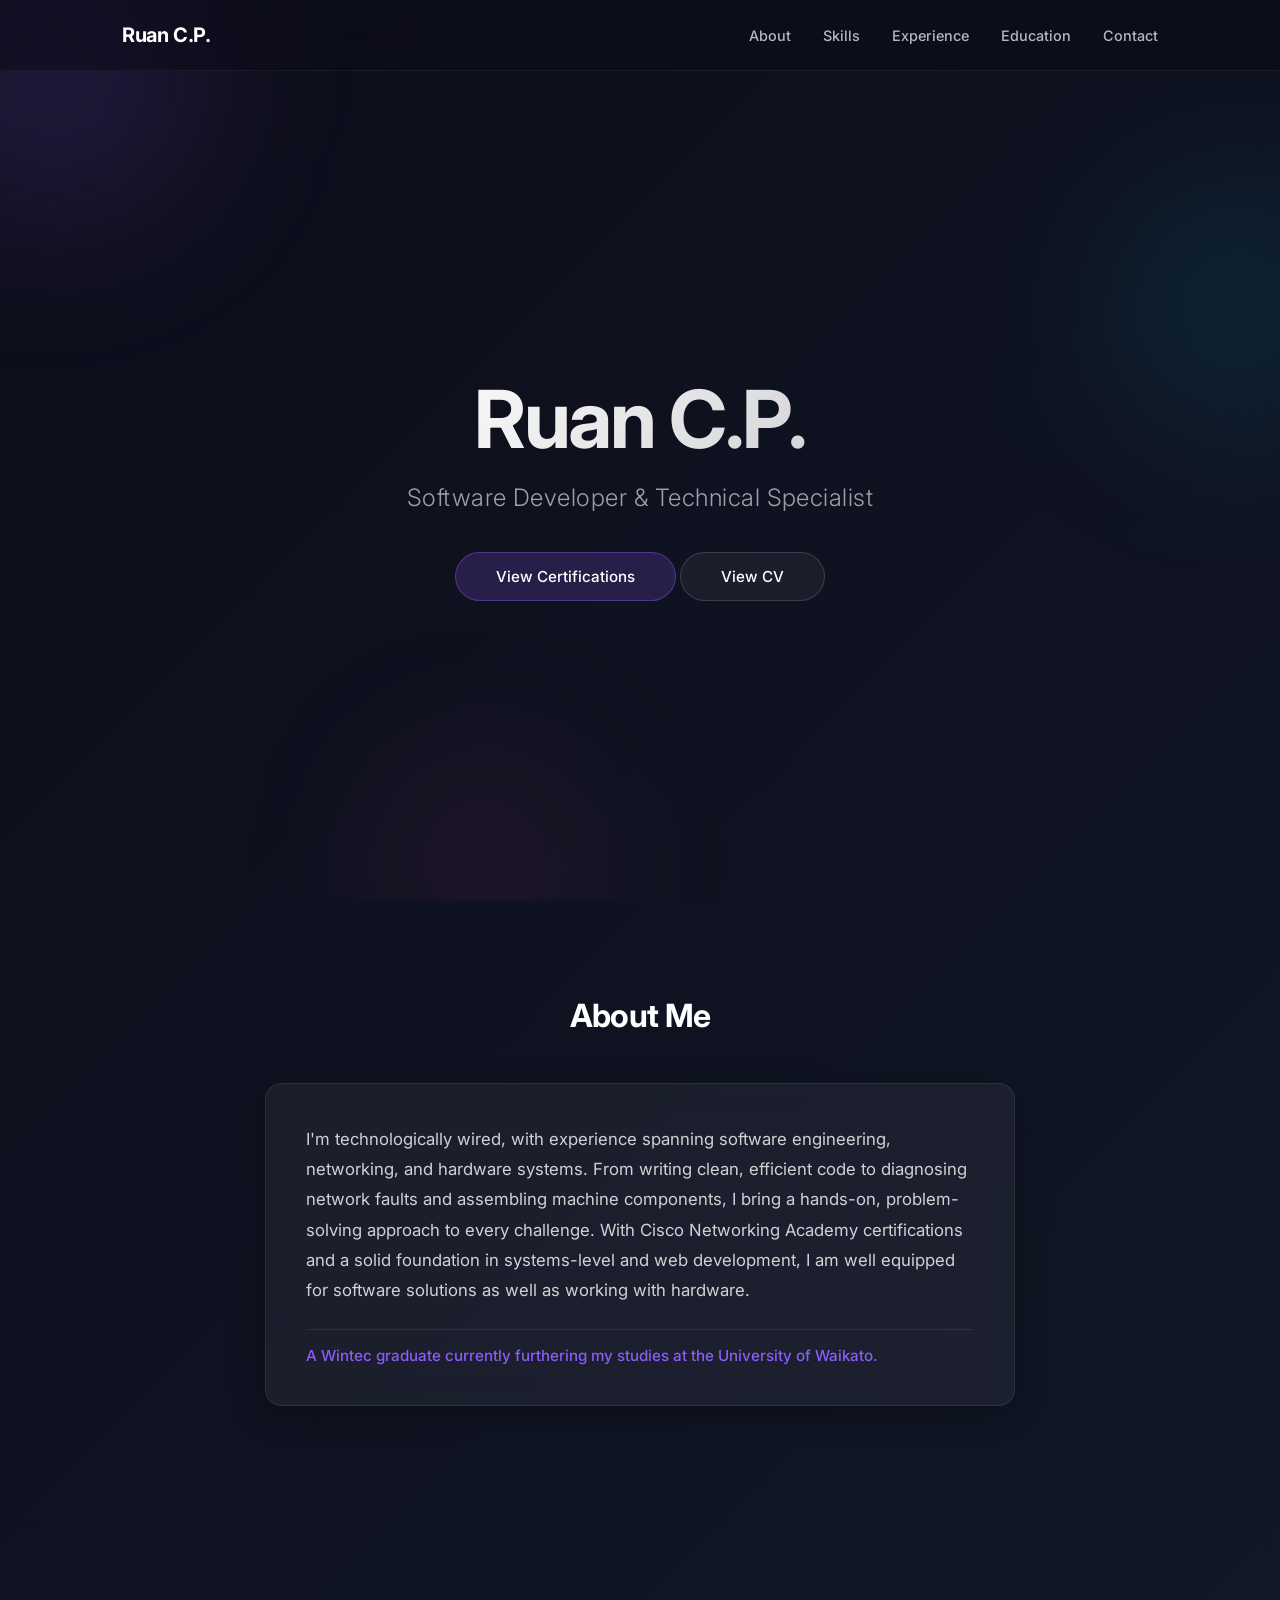
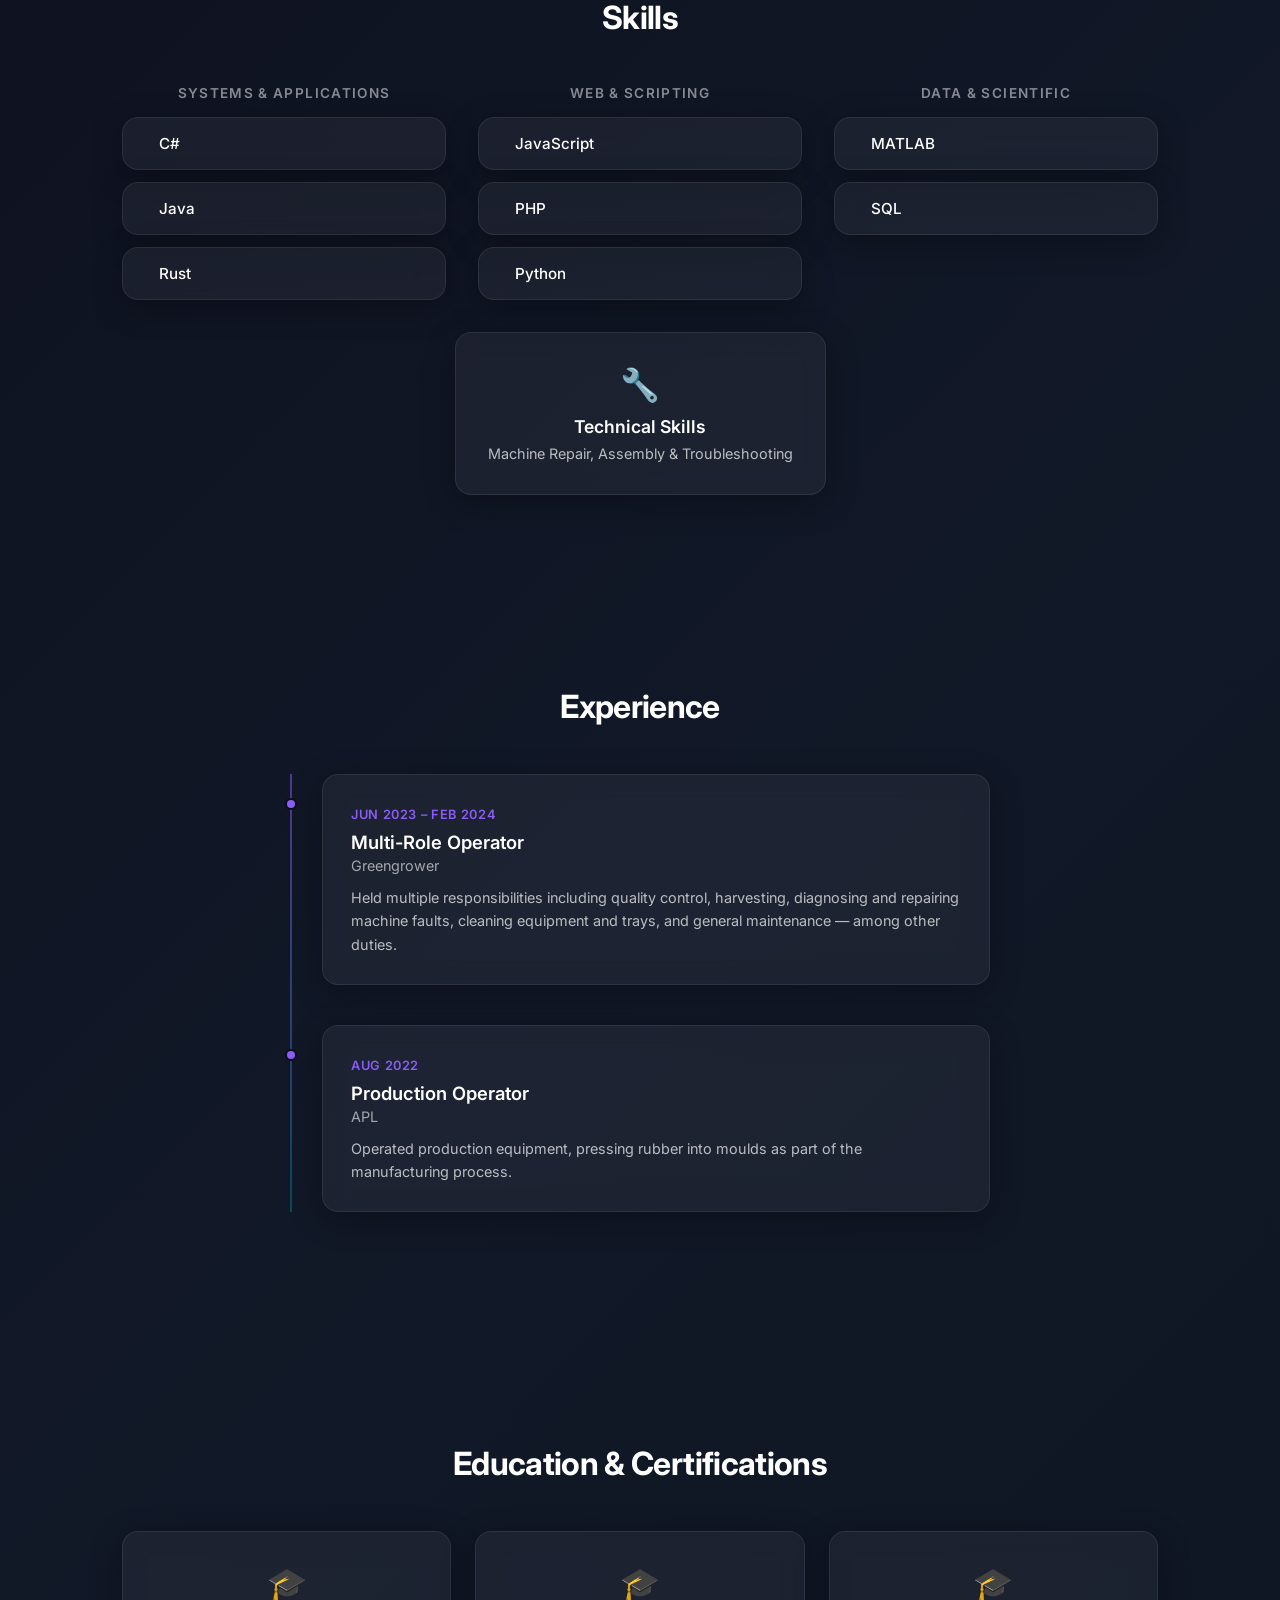
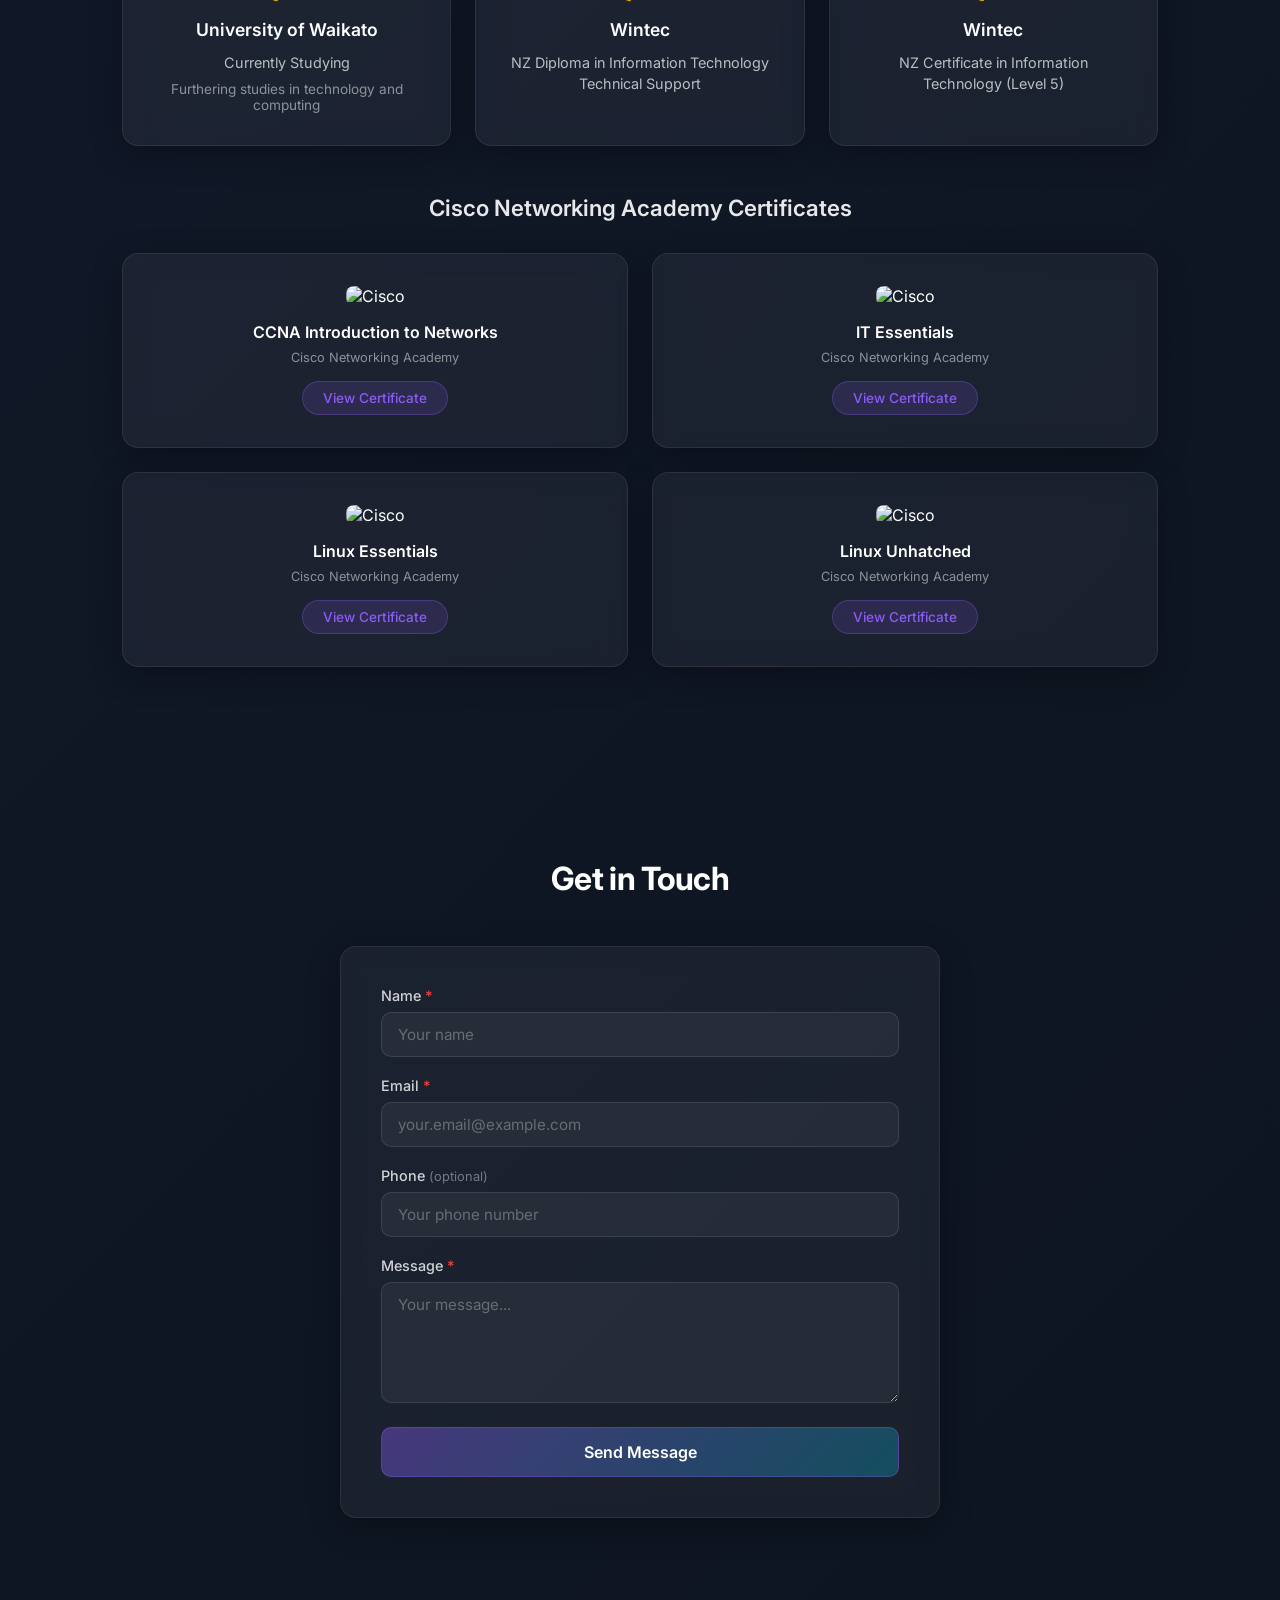
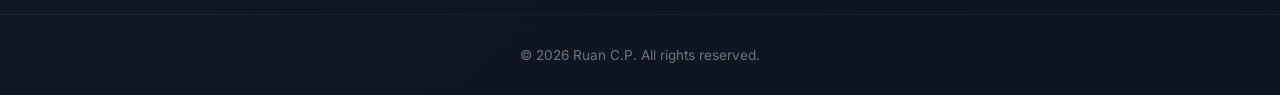
==== index.html @ 470874bc "Initial commit for portfolio" ====
<!DOCTYPE html>
<html lang="en-NZ">
<head>
  <meta charset="UTF-8">
  <meta name="viewport" content="width=device-width, initial-scale=1.0">
  <title>Ruan C.P. | Software Developer &amp; Technical Specialist</title>
  <meta name="description" content="Portfolio of Ruan C.P. — Software Developer & Technical Specialist. Skilled in software engineering, networking, and hardware systems.">
  <link rel="icon" type="image/png" href="favicon.png">
  <link rel="preconnect" href="https://fonts.googleapis.com">
  <link rel="preconnect" href="https://fonts.gstatic.com" crossorigin>
  <link href="https://fonts.googleapis.com/css2?family=Inter:wght@300;400;500;600;700&display=swap" rel="stylesheet">
  <link rel="stylesheet" href="https://cdn.jsdelivr.net/gh/devicons/devicon@latest/devicon.min.css">
  <link rel="stylesheet" href="styles.css">
</head>
<body>

  <!-- ===== NAVBAR ===== -->
  <nav class="navbar" id="navbar">
    <div class="nav-container">
      <a href="#hero" class="nav-logo">Ruan C.P.</a>
      <button class="nav-toggle" id="navToggle" aria-label="Toggle navigation">
        <span class="hamburger-line"></span>
        <span class="hamburger-line"></span>
        <span class="hamburger-line"></span>
      </button>
      <ul class="nav-menu" id="navMenu">
        <li><a href="#about" class="nav-link">About</a></li>
        <li><a href="#skills" class="nav-link">Skills</a></li>
        <li><a href="#experience" class="nav-link">Experience</a></li>
        <li><a href="#education" class="nav-link">Education</a></li>
        <li><a href="#contact" class="nav-link">Contact</a></li>
      </ul>
    </div>
  </nav>

  <!-- ===== HERO ===== -->
  <section class="hero" id="hero">
    <div class="hero-content">
      <h1 class="hero-title animate-fade-in">Ruan C.P.</h1>
      <p class="hero-subtitle animate-fade-in">Software Developer &amp; Technical Specialist</p>
      <a href="#education" class="hero-cta animate-fade-in">View Certifications</a>
      <a href="cv.html" class="hero-cta hero-cta-secondary animate-fade-in">View CV</a>
    </div>
    <!-- Decorative gradient orbs -->
    <div class="orb orb-1"></div>
    <div class="orb orb-2"></div>
    <div class="orb orb-3"></div>
  </section>

  <!-- ===== ABOUT ME ===== -->
  <section class="section" id="about">
    <div class="container">
      <h2 class="section-title animate-fade-in">About Me</h2>
      <div class="glass-card about-card animate-fade-in tilt-card">
        <p class="about-text">
          I'm technologically wired, with experience spanning software engineering, networking, and hardware systems. 
          From writing clean, efficient code to diagnosing network faults and assembling machine components, 
          I bring a hands-on, problem-solving approach to every challenge. With Cisco Networking Academy certifications 
          and a solid foundation in systems-level and web development, I am well equipped for software solutions as well 
          as working with hardware.
        </p>
        <p class="about-status">
          A Wintec graduate currently furthering my studies at the University of Waikato.
        </p>
      </div>
    </div>
  </section>

  <!-- ===== SKILLS ===== -->
  <section class="section" id="skills">
    <div class="container">
      <h2 class="section-title animate-fade-in">Skills</h2>

      <!-- Development Skills -->
      <div class="skills-grid">
        <!-- Systems & Applications -->
        <div class="skill-group animate-fade-in">
          <h3 class="skill-group-title">Systems &amp; Applications</h3>
          <div class="skill-cards">
            <div class="glass-card skill-card tilt-card">
              <i class="devicon-csharp-plain"></i>
              <span>C#</span>
            </div>
            <div class="glass-card skill-card tilt-card">
              <i class="devicon-java-plain"></i>
              <span>Java</span>
            </div>
            <div class="glass-card skill-card tilt-card">
              <i class="devicon-rust-original"></i>
              <span>Rust</span>
            </div>
          </div>
        </div>

        <!-- Web & Scripting -->
        <div class="skill-group animate-fade-in">
          <h3 class="skill-group-title">Web &amp; Scripting</h3>
          <div class="skill-cards">
            <div class="glass-card skill-card tilt-card">
              <i class="devicon-javascript-plain"></i>
              <span>JavaScript</span>
            </div>
            <div class="glass-card skill-card tilt-card">
              <i class="devicon-php-plain"></i>
              <span>PHP</span>
            </div>
            <div class="glass-card skill-card tilt-card">
              <i class="devicon-python-plain"></i>
              <span>Python</span>
            </div>
          </div>
        </div>

        <!-- Data & Scientific -->
        <div class="skill-group animate-fade-in">
          <h3 class="skill-group-title">Data &amp; Scientific</h3>
          <div class="skill-cards">
            <div class="glass-card skill-card tilt-card">
              <i class="devicon-matlab-plain"></i>
              <span>MATLAB</span>
            </div>
            <div class="glass-card skill-card tilt-card">
              <i class="devicon-azuresqldatabase-plain"></i>
              <span>SQL</span>
            </div>
          </div>
        </div>
      </div>

      <!-- Technical Skills -->
      <div class="technical-skills animate-fade-in">
        <div class="glass-card technical-card tilt-card">
          <div class="technical-icon">🔧</div>
          <h3>Technical Skills</h3>
          <p>Machine Repair, Assembly &amp; Troubleshooting</p>
        </div>
      </div>
    </div>
  </section>

  <!-- ===== EXPERIENCE ===== -->
  <section class="section" id="experience">
    <div class="container">
      <h2 class="section-title animate-fade-in">Experience</h2>
      <div class="timeline">
        <!-- Experience Item 1 -->
        <div class="timeline-item animate-fade-in">
          <div class="timeline-dot"></div>
          <div class="glass-card timeline-card tilt-card">
            <span class="timeline-date">Jun 2023 – Feb 2024</span>
            <h3 class="timeline-role">Multi-Role Operator</h3>
            <p class="timeline-company">Greengrower</p>
            <p class="timeline-desc">Held multiple responsibilities including quality control, harvesting, diagnosing and repairing machine faults, cleaning equipment and trays, and general maintenance — among other duties.</p>
          </div>
        </div>

        <!-- Experience Item 2 -->
        <div class="timeline-item animate-fade-in">
          <div class="timeline-dot"></div>
          <div class="glass-card timeline-card tilt-card">
            <span class="timeline-date">Aug 2022</span>
            <h3 class="timeline-role">Production Operator</h3>
            <p class="timeline-company">APL</p>
            <p class="timeline-desc">Operated production equipment, pressing rubber into moulds as part of the manufacturing process.</p>
          </div>
        </div>
      </div>
    </div>
  </section>

  <!-- ===== EDUCATION & CERTIFICATIONS ===== -->
  <section class="section" id="education">
    <div class="container">
      <h2 class="section-title animate-fade-in">Education &amp; Certifications</h2>

      <!-- Tertiary Education -->
      <div class="education-grid">
        <div class="glass-card education-card animate-fade-in tilt-card">
          <div class="edu-icon">🎓</div>
          <h3>University of Waikato</h3>
          <p class="edu-qualification">Currently Studying</p>
          <p class="edu-detail">Furthering studies in technology and computing</p>
        </div>
        <div class="glass-card education-card animate-fade-in tilt-card">
          <div class="edu-icon">🎓</div>
          <h3>Wintec</h3>
          <p class="edu-qualification">NZ Diploma in Information Technology Technical Support</p>
        </div>
        <div class="glass-card education-card animate-fade-in tilt-card">
          <div class="edu-icon">🎓</div>
          <h3>Wintec</h3>
          <p class="edu-qualification">NZ Certificate in Information Technology (Level 5)</p>
        </div>
      </div>

      <!-- Cisco Certifications -->
      <h3 class="subsection-title animate-fade-in">Cisco Networking Academy Certificates</h3>
      <div class="cert-grid">
        <div class="glass-card cert-card animate-fade-in tilt-card">
          <div class="cert-badge">
            <img src="https://www.netacad.com/favicon.ico" alt="Cisco" class="cert-logo">
          </div>
          <h4>CCNA Introduction to Networks</h4>
          <p class="cert-provider">Cisco Networking Academy</p>
          <a href="certificates/CCNA_Introduction_to_Networking_certificate.pdf" target="_blank" class="cert-link">View Certificate</a>
        </div>
        <div class="glass-card cert-card animate-fade-in tilt-card">
          <div class="cert-badge">
            <img src="https://www.netacad.com/favicon.ico" alt="Cisco" class="cert-logo">
          </div>
          <h4>IT Essentials</h4>
          <p class="cert-provider">Cisco Networking Academy</p>
          <a href="certificates/IT_Essentials_certificate.pdf" target="_blank" class="cert-link">View Certificate</a>
        </div>
        <div class="glass-card cert-card animate-fade-in tilt-card">
          <div class="cert-badge">
            <img src="https://www.netacad.com/favicon.ico" alt="Cisco" class="cert-logo">
          </div>
          <h4>Linux Essentials</h4>
          <p class="cert-provider">Cisco Networking Academy</p>
          <a href="certificates/Linux_Essentials_certificate.pdf" target="_blank" class="cert-link">View Certificate</a>
        </div>
        <div class="glass-card cert-card animate-fade-in tilt-card">
          <div class="cert-badge">
            <img src="https://www.netacad.com/favicon.ico" alt="Cisco" class="cert-logo">
          </div>
          <h4>Linux Unhatched</h4>
          <p class="cert-provider">Cisco Networking Academy</p>
          <a href="certificates/Linux_Unhatched_certificate.pdf" target="_blank" class="cert-link">View Certificate</a>
        </div>
      </div>
    </div>
  </section>

  <!-- ===== CONTACT ===== -->
  <section class="section" id="contact">
    <div class="container">
      <h2 class="section-title animate-fade-in">Get in Touch</h2>
      <div class="glass-card contact-card animate-fade-in">
        <form id="contactForm" action="https://api.web3forms.com/submit" method="POST">
          <!-- Web3Forms access key — replace YOUR_ACCESS_KEY with your actual key -->
          <input type="hidden" name="access_key" value="d5f503ca-e841-4c1d-962d-eb2339a243fc">
          <input type="hidden" name="subject" value="New Portfolio Contact Message">
          <input type="hidden" name="from_name" value="Portfolio Contact Form">

          <!-- Honeypot spam protection -->
          <input type="checkbox" name="botcheck" class="hidden" style="display: none;">

          <div class="form-group">
            <label for="name">Name <span class="required">*</span></label>
            <input type="text" id="name" name="name" required placeholder="Your name">
          </div>
          <div class="form-group">
            <label for="email">Email <span class="required">*</span></label>
            <input type="email" id="email" name="email" required placeholder="your.email@example.com">
          </div>
          <div class="form-group">
            <label for="phone">Phone <span class="optional">(optional)</span></label>
            <input type="tel" id="phone" name="phone" placeholder="Your phone number">
          </div>
          <div class="form-group">
            <label for="message">Message <span class="required">*</span></label>
            <textarea id="message" name="message" rows="5" required placeholder="Your message..."></textarea>
          </div>
          <button type="submit" class="submit-btn" id="submitBtn">Send Message</button>
          <div id="formResult" class="form-result"></div>
        </form>
      </div>
    </div>
  </section>

  <!-- ===== FOOTER ===== -->
  <footer class="footer">
    <div class="container">
      <p>&copy; 2026 Ruan C.P. All rights reserved.</p>
    </div>
  </footer>

  <script src="script.js"></script>
</body>
</html>
---- styles.css ----
/* ===== CSS RESET & BASE ===== */
*,
*::before,
*::after {
  margin: 0;
  padding: 0;
  box-sizing: border-box;
}

html {
  scroll-behavior: smooth;
  font-size: 16px;
}

body {
  font-family: 'Inter', -apple-system, BlinkMacSystemFont, 'Segoe UI', Roboto, sans-serif;
  background: linear-gradient(135deg, #0d0d1a 0%, #111827 50%, #0d1520 100%);
  color: #ffffff;
  min-height: 100vh;
  overflow-x: hidden;
  position: relative;
}

/* ===== UTILITY CLASSES ===== */
.container {
  max-width: 1100px;
  margin: 0 auto;
  padding: 0 2rem;
}

.hidden {
  display: none !important;
}

/* ===== GLASSMORPHISM CARD ===== */
.glass-card {
  background: rgba(255, 255, 255, 0.05);
  backdrop-filter: blur(12px);
  -webkit-backdrop-filter: blur(12px);
  border: 1px solid rgba(255, 255, 255, 0.08);
  border-radius: 16px;
  box-shadow: 0 8px 32px rgba(0, 0, 0, 0.3);
  transition: transform 0.3s ease, box-shadow 0.3s ease;
}

.glass-card:hover {
  box-shadow: 0 8px 40px rgba(139, 92, 246, 0.15), 0 8px 32px rgba(0, 0, 0, 0.3);
}

/* ===== DECORATIVE GRADIENT ORBS ===== */
.orb {
  position: absolute;
  border-radius: 50%;
  filter: blur(80px);
  pointer-events: none;
  z-index: 0;
}

.orb-1 {
  width: 300px;
  height: 300px;
  background: rgba(139, 92, 246, 0.15);
  top: -80px;
  left: -100px;
}

.orb-2 {
  width: 250px;
  height: 250px;
  background: rgba(6, 182, 212, 0.12);
  top: 20%;
  right: -80px;
}

.orb-3 {
  width: 200px;
  height: 200px;
  background: rgba(236, 72, 153, 0.1);
  bottom: -60px;
  left: 30%;
}

/* ===== NAVBAR ===== */
.navbar {
  position: fixed;
  top: 0;
  left: 0;
  right: 0;
  z-index: 1000;
  background: rgba(13, 13, 26, 0.6);
  backdrop-filter: blur(16px);
  -webkit-backdrop-filter: blur(16px);
  border-bottom: 1px solid rgba(255, 255, 255, 0.05);
  transition: background 0.3s ease;
}

.navbar.scrolled {
  background: rgba(13, 13, 26, 0.9);
}

.nav-container {
  max-width: 1100px;
  margin: 0 auto;
  padding: 0 2rem;
  display: flex;
  justify-content: space-between;
  align-items: center;
  height: 70px;
}

.nav-logo {
  font-size: 1.25rem;
  font-weight: 700;
  color: #ffffff;
  text-decoration: none;
  letter-spacing: -0.02em;
}

.nav-menu {
  display: flex;
  list-style: none;
  gap: 2rem;
}

.nav-link {
  color: rgba(255, 255, 255, 0.7);
  text-decoration: none;
  font-size: 0.9rem;
  font-weight: 500;
  transition: color 0.3s ease;
  position: relative;
}

.nav-link::after {
  content: '';
  position: absolute;
  bottom: -4px;
  left: 0;
  width: 0;
  height: 2px;
  background: #8b5cf6;
  transition: width 0.3s ease;
}

.nav-link:hover,
.nav-link.active {
  color: #ffffff;
}

.nav-link:hover::after,
.nav-link.active::after {
  width: 100%;
}

/* Hamburger menu */
.nav-toggle {
  display: none;
  background: none;
  border: none;
  cursor: pointer;
  padding: 0.5rem;
  flex-direction: column;
  gap: 5px;
}

.hamburger-line {
  display: block;
  width: 24px;
  height: 2px;
  background: #ffffff;
  transition: all 0.3s ease;
}

/* ===== HERO ===== */
.hero {
  min-height: 100vh;
  display: flex;
  align-items: center;
  justify-content: center;
  text-align: center;
  position: relative;
  overflow: hidden;
  padding-top: 70px;
}

.hero-content {
  position: relative;
  z-index: 1;
}

.hero-title {
  font-size: clamp(2.5rem, 8vw, 5rem);
  font-weight: 700;
  letter-spacing: -0.03em;
  margin-bottom: 1rem;
  background: linear-gradient(135deg, #ffffff 0%, rgba(255, 255, 255, 0.8) 100%);
  -webkit-background-clip: text;
  -webkit-text-fill-color: transparent;
  background-clip: text;
}

.hero-subtitle {
  font-size: clamp(1rem, 3vw, 1.5rem);
  color: rgba(255, 255, 255, 0.6);
  font-weight: 300;
  margin-bottom: 2.5rem;
  letter-spacing: 0.02em;
}

.hero-cta {
  display: inline-block;
  padding: 0.875rem 2.5rem;
  background: rgba(139, 92, 246, 0.2);
  border: 1px solid rgba(139, 92, 246, 0.4);
  border-radius: 50px;
  color: #ffffff;
  text-decoration: none;
  font-weight: 500;
  font-size: 0.95rem;
  transition: all 0.3s ease;
  backdrop-filter: blur(8px);
  -webkit-backdrop-filter: blur(8px);
}

.hero-cta:hover {
  background: rgba(139, 92, 246, 0.35);
  border-color: rgba(139, 92, 246, 0.6);
  transform: translateY(-2px);
  box-shadow: 0 8px 24px rgba(139, 92, 246, 0.25);
}

.hero-cta-secondary {
  background: rgba(255, 255, 255, 0.05);
  border-color: rgba(255, 255, 255, 0.15);
}

.hero-cta-secondary:hover {
  background: rgba(255, 255, 255, 0.1);
  border-color: rgba(255, 255, 255, 0.3);
}

/* ===== SECTIONS ===== */
.section {
  padding: 6rem 0;
  position: relative;
}

.section-title {
  font-size: 2rem;
  font-weight: 700;
  text-align: center;
  margin-bottom: 3rem;
  letter-spacing: -0.02em;
}

.subsection-title {
  font-size: 1.4rem;
  font-weight: 600;
  text-align: center;
  margin: 3rem 0 2rem;
  color: rgba(255, 255, 255, 0.9);
}

/* ===== ABOUT ME ===== */
.about-card {
  max-width: 750px;
  margin: 0 auto;
  padding: 2.5rem;
}

.about-text {
  font-size: 1.05rem;
  line-height: 1.8;
  color: rgba(255, 255, 255, 0.8);
  margin-bottom: 1.5rem;
}

.about-status {
  font-size: 0.95rem;
  color: #8b5cf6;
  font-weight: 500;
  padding-top: 1rem;
  border-top: 1px solid rgba(255, 255, 255, 0.08);
}

/* ===== SKILLS ===== */
.skills-grid {
  display: grid;
  grid-template-columns: repeat(3, 1fr);
  gap: 2rem;
  margin-bottom: 2rem;
}

.skill-group-title {
  font-size: 0.85rem;
  font-weight: 600;
  text-transform: uppercase;
  letter-spacing: 0.1em;
  color: rgba(255, 255, 255, 0.5);
  margin-bottom: 1rem;
  text-align: center;
}

.skill-cards {
  display: flex;
  flex-direction: column;
  gap: 0.75rem;
}

.skill-card {
  display: flex;
  align-items: center;
  gap: 1rem;
  padding: 1rem 1.25rem;
}

.skill-card i {
  font-size: 1.75rem;
  color: #8b5cf6;
}

.skill-card span {
  font-size: 0.95rem;
  font-weight: 500;
}

/* Technical Skills */
.technical-skills {
  display: flex;
  justify-content: center;
  margin-top: 1rem;
}

.technical-card {
  padding: 2rem;
  text-align: center;
  max-width: 400px;
}

.technical-icon {
  font-size: 2rem;
  margin-bottom: 0.75rem;
}

.technical-card h3 {
  font-size: 1.1rem;
  font-weight: 600;
  margin-bottom: 0.5rem;
}

.technical-card p {
  color: rgba(255, 255, 255, 0.7);
  font-size: 0.9rem;
}

/* ===== EXPERIENCE TIMELINE ===== */
.timeline {
  position: relative;
  max-width: 700px;
  margin: 0 auto;
  padding-left: 2rem;
}

.timeline::before {
  content: '';
  position: absolute;
  left: 0;
  top: 0;
  bottom: 0;
  width: 2px;
  background: linear-gradient(to bottom, rgba(139, 92, 246, 0.5), rgba(6, 182, 212, 0.3));
}

.timeline-item {
  position: relative;
  margin-bottom: 2.5rem;
}

.timeline-dot {
  position: absolute;
  left: -2rem;
  top: 1.5rem;
  width: 12px;
  height: 12px;
  border-radius: 50%;
  background: #8b5cf6;
  border: 2px solid #0d0d1a;
  transform: translateX(-5px);
  z-index: 1;
}

.timeline-card {
  padding: 1.75rem;
}

.timeline-date {
  font-size: 0.8rem;
  font-weight: 600;
  color: #8b5cf6;
  text-transform: uppercase;
  letter-spacing: 0.05em;
}

.timeline-role {
  font-size: 1.15rem;
  font-weight: 600;
  margin: 0.5rem 0 0.25rem;
}

.timeline-company {
  font-size: 0.9rem;
  color: rgba(255, 255, 255, 0.6);
  margin-bottom: 0.75rem;
}

.timeline-desc {
  font-size: 0.9rem;
  color: rgba(255, 255, 255, 0.7);
  line-height: 1.6;
}

/* ===== EDUCATION ===== */
.education-grid {
  display: grid;
  grid-template-columns: repeat(3, 1fr);
  gap: 1.5rem;
  margin-bottom: 1rem;
}

.education-card {
  padding: 2rem;
  text-align: center;
}

.edu-icon {
  font-size: 2rem;
  margin-bottom: 1rem;
}

.education-card h3 {
  font-size: 1.1rem;
  font-weight: 600;
  margin-bottom: 0.75rem;
}

.edu-qualification {
  font-size: 0.9rem;
  color: rgba(255, 255, 255, 0.7);
  line-height: 1.5;
}

.edu-detail {
  font-size: 0.85rem;
  color: rgba(255, 255, 255, 0.5);
  margin-top: 0.5rem;
}

/* ===== CERTIFICATIONS ===== */
.cert-grid {
  display: grid;
  grid-template-columns: repeat(2, 1fr);
  gap: 1.5rem;
}

.cert-card {
  padding: 2rem;
  text-align: center;
}

.cert-badge {
  margin-bottom: 1rem;
}

.cert-logo {
  width: 40px;
  height: 40px;
  border-radius: 8px;
}

.cert-card h4 {
  font-size: 1rem;
  font-weight: 600;
  margin-bottom: 0.5rem;
}

.cert-provider {
  font-size: 0.8rem;
  color: rgba(255, 255, 255, 0.5);
  margin-bottom: 1rem;
}

.cert-link {
  display: inline-block;
  padding: 0.5rem 1.25rem;
  background: rgba(139, 92, 246, 0.15);
  border: 1px solid rgba(139, 92, 246, 0.3);
  border-radius: 50px;
  color: #8b5cf6;
  text-decoration: none;
  font-size: 0.85rem;
  font-weight: 500;
  transition: all 0.3s ease;
}

.cert-link:hover {
  background: rgba(139, 92, 246, 0.3);
  border-color: rgba(139, 92, 246, 0.5);
  color: #ffffff;
}

/* ===== CONTACT ===== */
.contact-card {
  max-width: 600px;
  margin: 0 auto;
  padding: 2.5rem;
}

.form-group {
  margin-bottom: 1.25rem;
}

.form-group label {
  display: block;
  font-size: 0.9rem;
  font-weight: 500;
  margin-bottom: 0.5rem;
  color: rgba(255, 255, 255, 0.8);
}

.required {
  color: #ef4444;
}

.optional {
  color: rgba(255, 255, 255, 0.4);
  font-size: 0.8rem;
  font-weight: 400;
}

.form-group input,
.form-group textarea {
  width: 100%;
  padding: 0.75rem 1rem;
  background: rgba(255, 255, 255, 0.05);
  border: 1px solid rgba(255, 255, 255, 0.1);
  border-radius: 10px;
  color: #ffffff;
  font-family: inherit;
  font-size: 0.95rem;
  transition: border-color 0.3s ease, box-shadow 0.3s ease;
  outline: none;
}

.form-group input::placeholder,
.form-group textarea::placeholder {
  color: rgba(255, 255, 255, 0.3);
}

.form-group input:focus,
.form-group textarea:focus {
  border-color: rgba(139, 92, 246, 0.5);
  box-shadow: 0 0 0 3px rgba(139, 92, 246, 0.1);
}

.form-group textarea {
  resize: vertical;
  min-height: 120px;
}

.submit-btn {
  width: 100%;
  padding: 0.875rem;
  background: linear-gradient(135deg, rgba(139, 92, 246, 0.4), rgba(6, 182, 212, 0.3));
  border: 1px solid rgba(139, 92, 246, 0.3);
  border-radius: 10px;
  color: #ffffff;
  font-family: inherit;
  font-size: 1rem;
  font-weight: 600;
  cursor: pointer;
  transition: all 0.3s ease;
}

.submit-btn:hover {
  background: linear-gradient(135deg, rgba(139, 92, 246, 0.55), rgba(6, 182, 212, 0.4));
  transform: translateY(-1px);
  box-shadow: 0 8px 24px rgba(139, 92, 246, 0.2);
}

.submit-btn:disabled {
  opacity: 0.6;
  cursor: not-allowed;
  transform: none;
}

.form-result {
  margin-top: 1rem;
  padding: 0.75rem;
  border-radius: 8px;
  text-align: center;
  font-size: 0.9rem;
  display: none;
}

.form-result.success {
  display: block;
  background: rgba(34, 197, 94, 0.15);
  border: 1px solid rgba(34, 197, 94, 0.3);
  color: #22c55e;
}

.form-result.error {
  display: block;
  background: rgba(239, 68, 68, 0.15);
  border: 1px solid rgba(239, 68, 68, 0.3);
  color: #ef4444;
}

/* ===== FOOTER ===== */
.footer {
  padding: 2rem 0;
  text-align: center;
  border-top: 1px solid rgba(255, 255, 255, 0.05);
}

.footer p {
  color: rgba(255, 255, 255, 0.4);
  font-size: 0.85rem;
}

/* ===== ANIMATIONS ===== */
.animate-fade-in {
  opacity: 0;
  transform: translateY(30px);
  transition: opacity 0.6s ease, transform 0.6s ease;
}

.animate-fade-in.visible {
  opacity: 1;
  transform: translateY(0);
}

/* Hero animations play immediately */
.hero .animate-fade-in {
  opacity: 0;
  animation: heroFadeIn 0.8s ease forwards;
}

.hero .animate-fade-in:nth-child(1) { animation-delay: 0.2s; }
.hero .animate-fade-in:nth-child(2) { animation-delay: 0.4s; }
.hero .animate-fade-in:nth-child(3) { animation-delay: 0.6s; }

@keyframes heroFadeIn {
  from {
    opacity: 0;
    transform: translateY(30px);
  }
  to {
    opacity: 1;
    transform: translateY(0);
  }
}

/* 3D Tilt transition */
.tilt-card {
  transform-style: preserve-3d;
  transition: transform 0.15s ease;
}

/* ===== RESPONSIVE — TABLET (≤800px) ===== */
@media (max-width: 800px) {
  .nav-toggle {
    display: flex;
  }

  .nav-menu {
    position: fixed;
    top: 70px;
    left: 0;
    right: 0;
    background: rgba(13, 13, 26, 0.95);
    backdrop-filter: blur(16px);
    -webkit-backdrop-filter: blur(16px);
    flex-direction: column;
    align-items: center;
    padding: 2rem 0;
    gap: 1.5rem;
    transform: translateY(-100%);
    opacity: 0;
    pointer-events: none;
    transition: all 0.3s ease;
    border-bottom: 1px solid rgba(255, 255, 255, 0.05);
  }

  .nav-menu.open {
    transform: translateY(0);
    opacity: 1;
    pointer-events: all;
  }

  .skills-grid {
    grid-template-columns: 1fr;
    gap: 2.5rem;
  }

  .education-grid {
    grid-template-columns: 1fr;
  }

  .cert-grid {
    grid-template-columns: 1fr;
  }
}

/* ===== RESPONSIVE — MOBILE (≤500px) ===== */
@media (max-width: 500px) {
  html {
    font-size: 14px;
  }

  .container {
    padding: 0 1.25rem;
  }

  .section {
    padding: 4rem 0;
  }

  .about-card {
    padding: 1.75rem;
  }

  .contact-card {
    padding: 1.75rem;
  }

  .timeline {
    padding-left: 1.5rem;
  }

  .timeline-dot {
    left: -1.5rem;
  }

  .timeline-card {
    padding: 1.25rem;
  }

  .education-card {
    padding: 1.5rem;
  }

  .cert-card {
    padding: 1.5rem;
  }

  .orb-1 {
    width: 200px;
    height: 200px;
  }

  .orb-2 {
    width: 150px;
    height: 150px;
  }

  .orb-3 {
    width: 120px;
    height: 120px;
  }
}
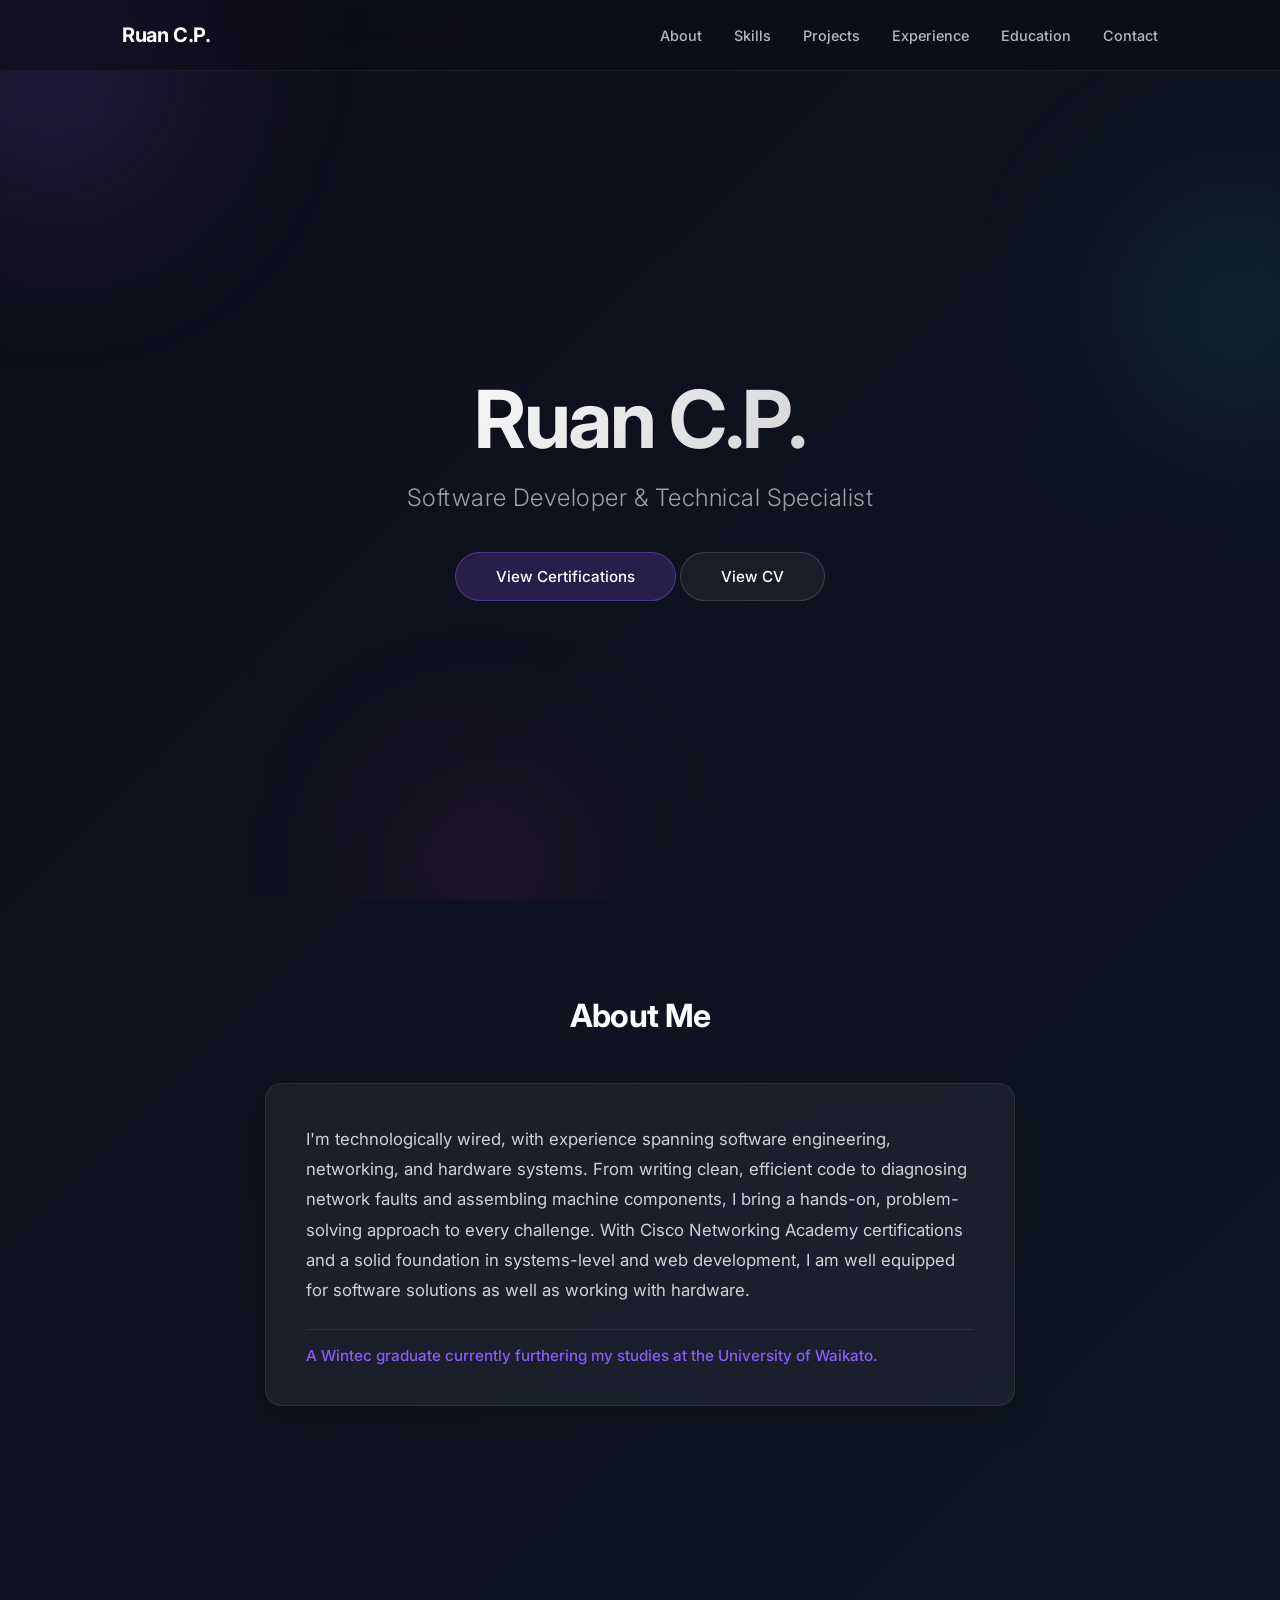
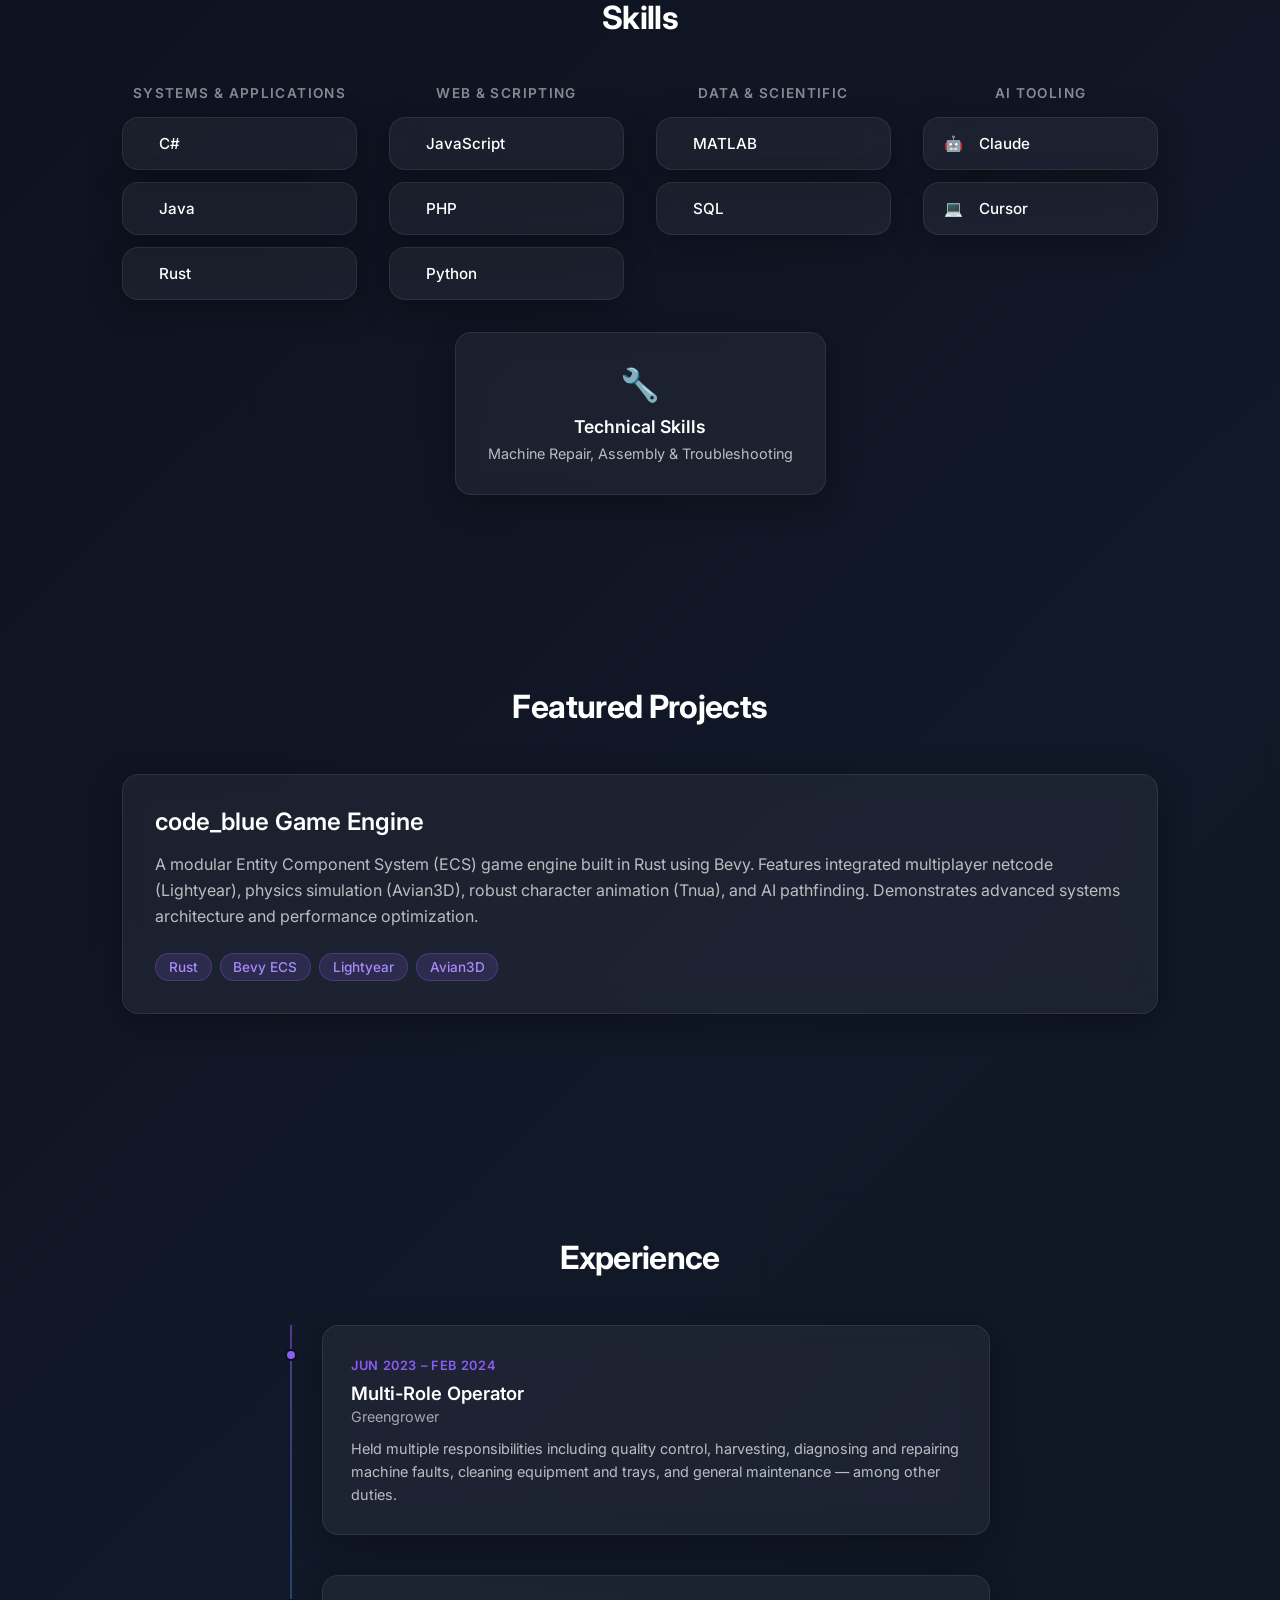
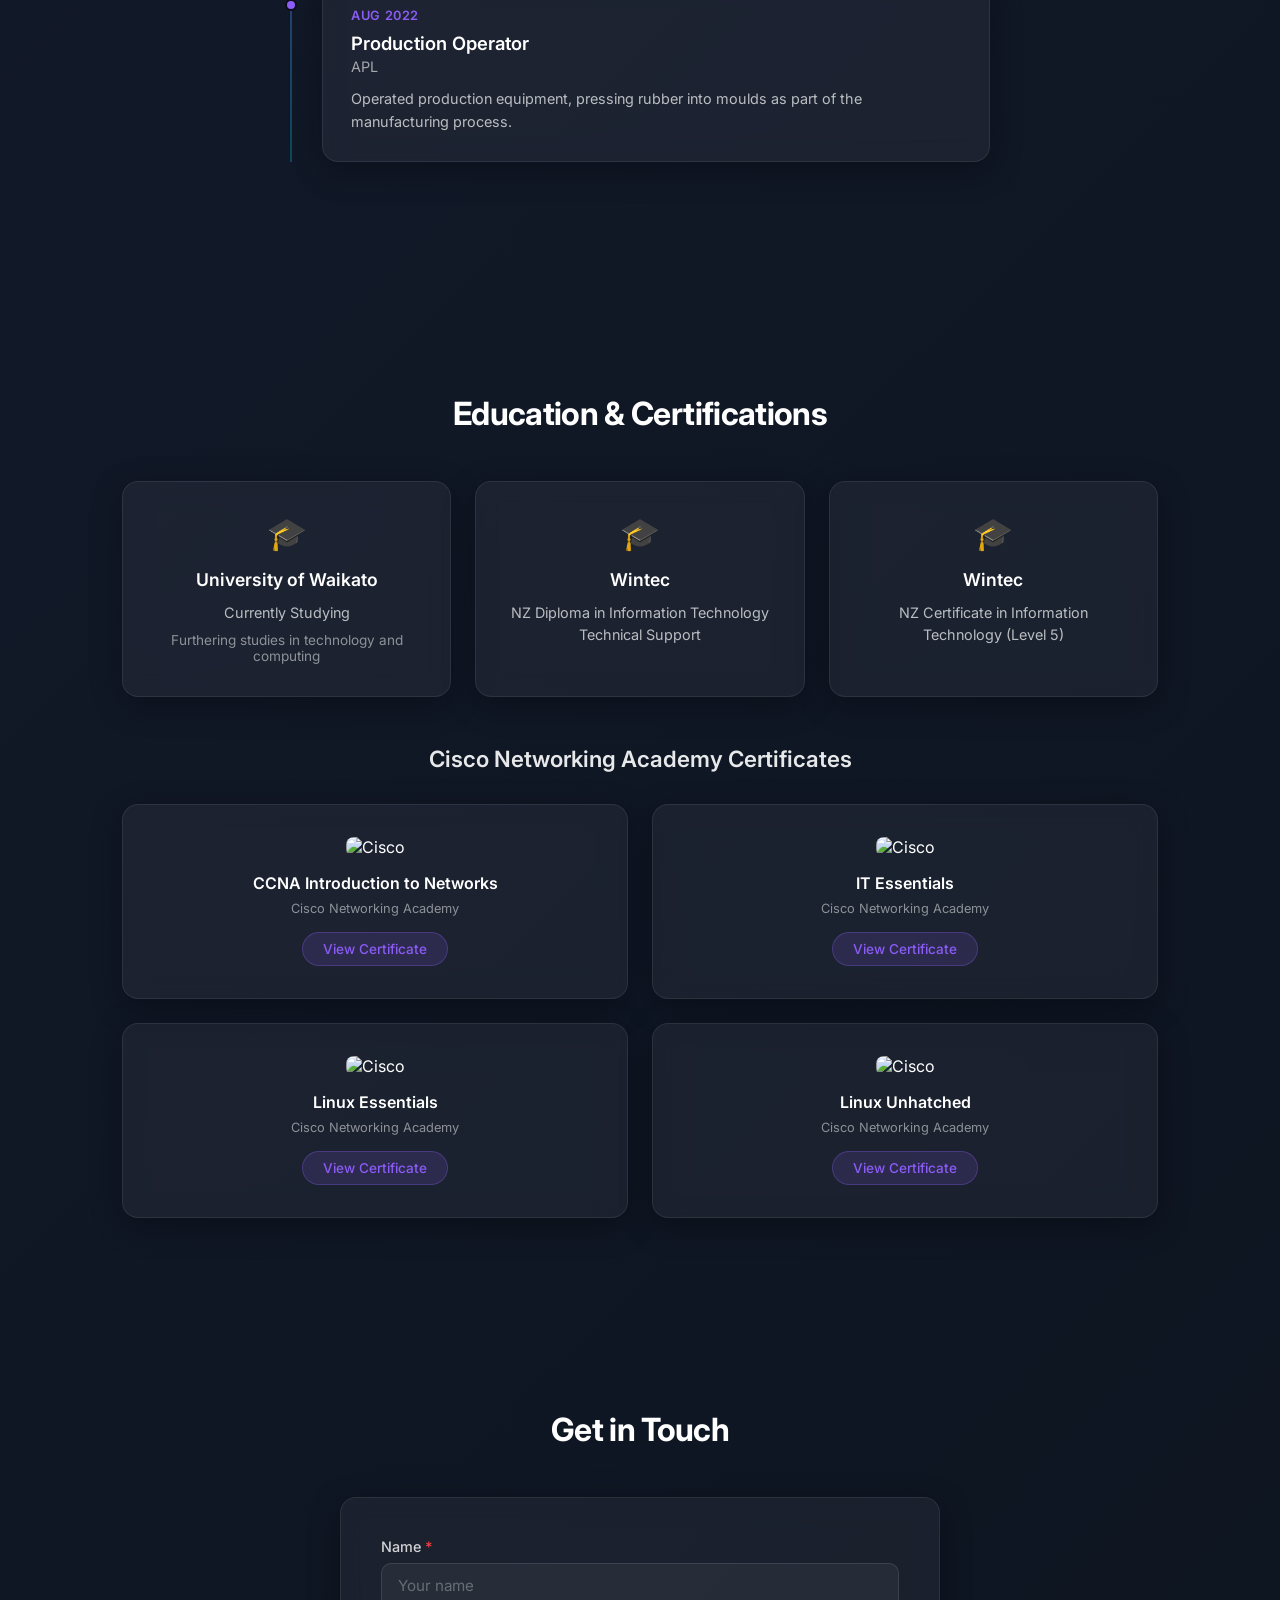
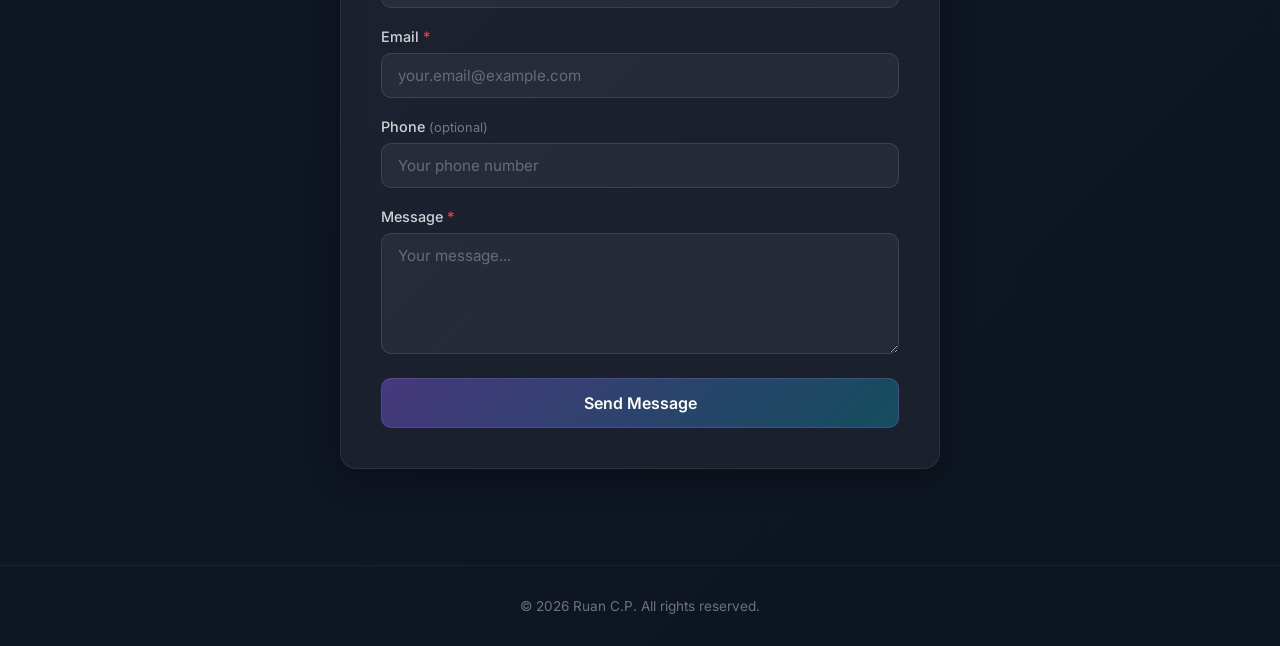
==== commit ad61834a: "Add code_blue game engine and AI tools to portfolio" ====
--- a/index.html
+++ b/index.html
@@ -25,8 +25,9 @@
       </button>
       <ul class="nav-menu" id="navMenu">
         <li><a href="#about" class="nav-link">About</a></li>
-        <li><a href="#skills" class="nav-link">Skills</a></li>
-        <li><a href="#experience" class="nav-link">Experience</a></li>
+        <li class="nav-item"><a href="#skills" class="nav-link">Skills</a></li>
+        <li class="nav-item"><a href="#projects" class="nav-link">Projects</a></li>
+        <li class="nav-item"><a href="#experience" class="nav-link">Experience</a></li>
         <li><a href="#education" class="nav-link">Education</a></li>
         <li><a href="#contact" class="nav-link">Contact</a></li>
       </ul>
@@ -125,6 +126,21 @@
             </div>
           </div>
         </div>
+
+        <!-- AI Tooling -->
+        <div class="skill-group animate-fade-in">
+          <h3 class="skill-group-title">AI Tooling</h3>
+          <div class="skill-cards">
+            <div class="glass-card skill-card tilt-card">
+              <span>🤖</span>
+              <span>Claude</span>
+            </div>
+            <div class="glass-card skill-card tilt-card">
+              <span>💻</span>
+              <span>Cursor</span>
+            </div>
+          </div>
+        </div>
       </div>
 
       <!-- Technical Skills -->
@@ -135,6 +151,35 @@
           <p>Machine Repair, Assembly &amp; Troubleshooting</p>
         </div>
       </div>
+    </div>
+  </section>
+
+  <!-- ===== PROJECTS SECTION ===== -->
+  <section id="projects" class="section">
+    <div class="container">
+      <h2 class="section-title animate-fade-in">Featured Projects</h2>
+      
+      <div class="projects-grid">
+        <!-- code_blue Game Engine -->
+        <div class="glass-card project-card tilt-card animate-fade-in">
+          <div class="project-content">
+            <div class="project-header">
+              <h3 class="project-title">code_blue Game Engine</h3>
+              <div class="project-links">
+                <a href="https://github.com/Ruopa0/code_blue" target="_blank" title="View Source"><i class="devicon-github-original"></i></a>
+              </div>
+            </div>
+            <p class="project-desc">A modular Entity Component System (ECS) game engine built in Rust using Bevy. Features integrated multiplayer netcode (Lightyear), physics simulation (Avian3D), robust character animation (Tnua), and AI pathfinding. Demonstrates advanced systems architecture and performance optimization.</p>
+            <div class="project-tags">
+              <span class="tag">Rust</span>
+              <span class="tag">Bevy ECS</span>
+              <span class="tag">Lightyear</span>
+              <span class="tag">Avian3D</span>
+            </div>
+          </div>
+        </div>
+      </div>
+
     </div>
   </section>
 
--- a/styles.css
+++ b/styles.css
@@ -286,7 +286,7 @@
 /* ===== SKILLS ===== */
 .skills-grid {
   display: grid;
-  grid-template-columns: repeat(3, 1fr);
+  grid-template-columns: repeat(4, 1fr);
   gap: 2rem;
   margin-bottom: 2rem;
 }
@@ -351,6 +351,67 @@
 .technical-card p {
   color: rgba(255, 255, 255, 0.7);
   font-size: 0.9rem;
+}
+
+/* ===== PROJECTS ===== */
+.projects-grid {
+  display: grid;
+  grid-template-columns: repeat(auto-fit, minmax(300px, 1fr));
+  gap: 2rem;
+  margin-bottom: 2rem;
+}
+
+.project-card {
+  padding: 2rem;
+  display: flex;
+  flex-direction: column;
+}
+
+.project-header {
+  display: flex;
+  justify-content: space-between;
+  align-items: center;
+  margin-bottom: 1rem;
+}
+
+.project-title {
+  font-size: 1.5rem;
+  font-weight: 600;
+  color: #fff;
+}
+
+.project-links a {
+  color: #8b5cf6;
+  font-size: 1.5rem;
+  transition: all 0.3s ease;
+}
+
+.project-links a:hover {
+  color: #a78bfa;
+  transform: translateY(-2px);
+}
+
+.project-desc {
+  color: rgba(255, 255, 255, 0.7);
+  line-height: 1.6;
+  margin-bottom: 1.5rem;
+  flex-grow: 1;
+}
+
+.project-tags {
+  display: flex;
+  flex-wrap: wrap;
+  gap: 0.5rem;
+}
+
+.tag {
+  background: rgba(139, 92, 246, 0.15);
+  color: #a78bfa;
+  padding: 0.3rem 0.8rem;
+  border-radius: 50px;
+  font-size: 0.85rem;
+  font-weight: 500;
+  border: 1px solid rgba(139, 92, 246, 0.3);
 }
 
 /* ===== EXPERIENCE TIMELINE ===== */
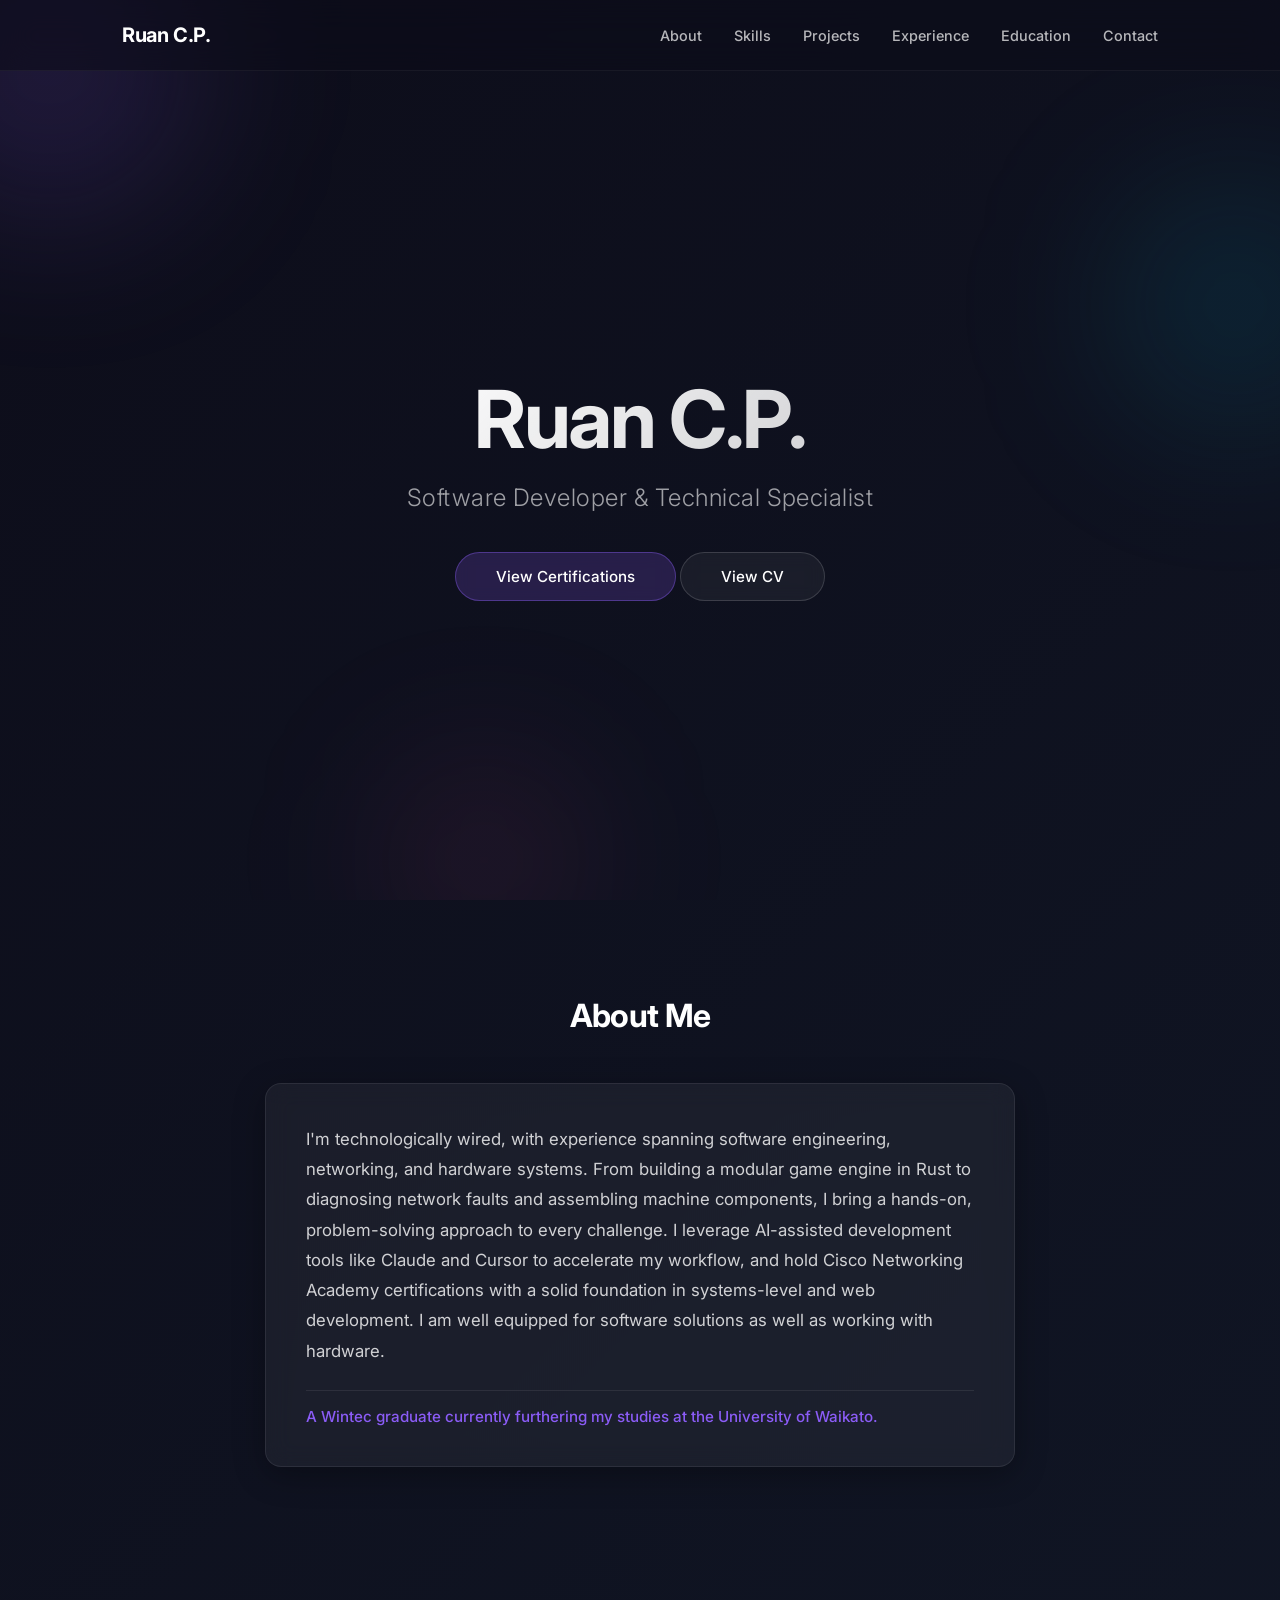
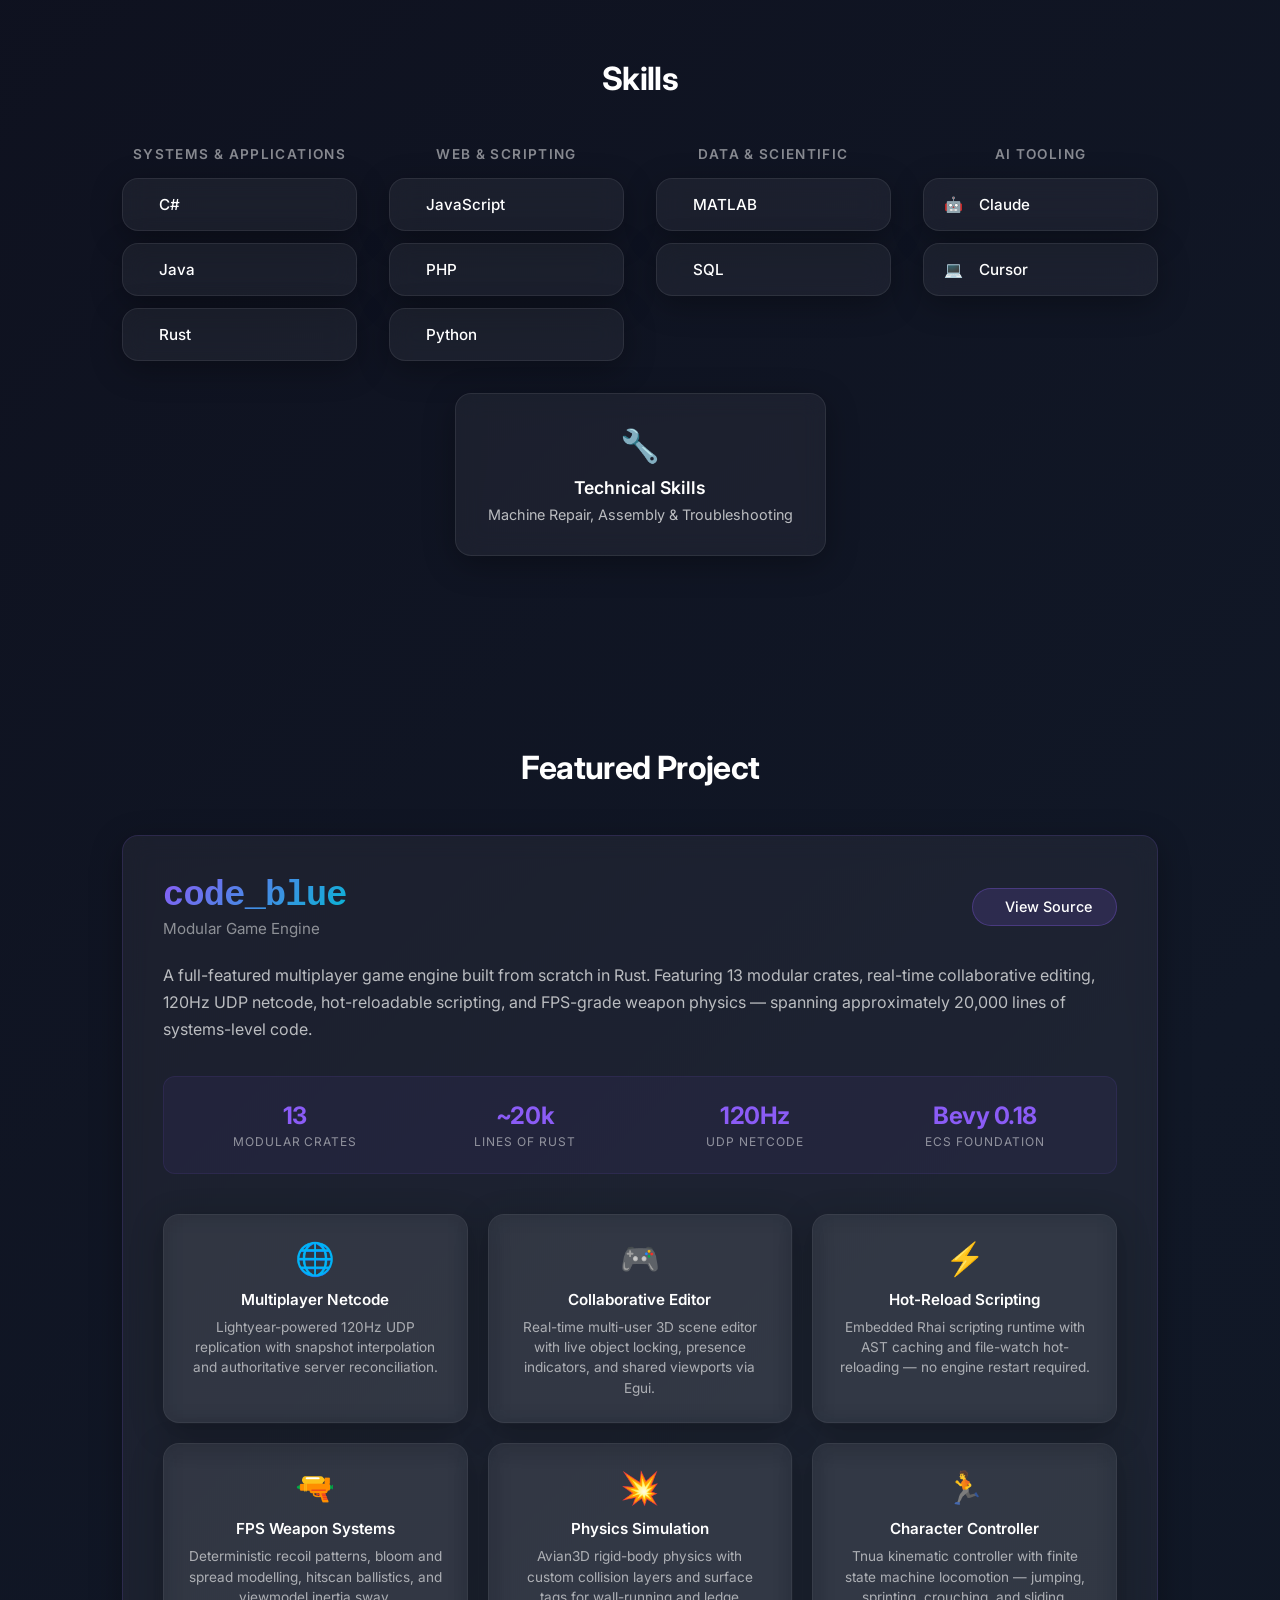
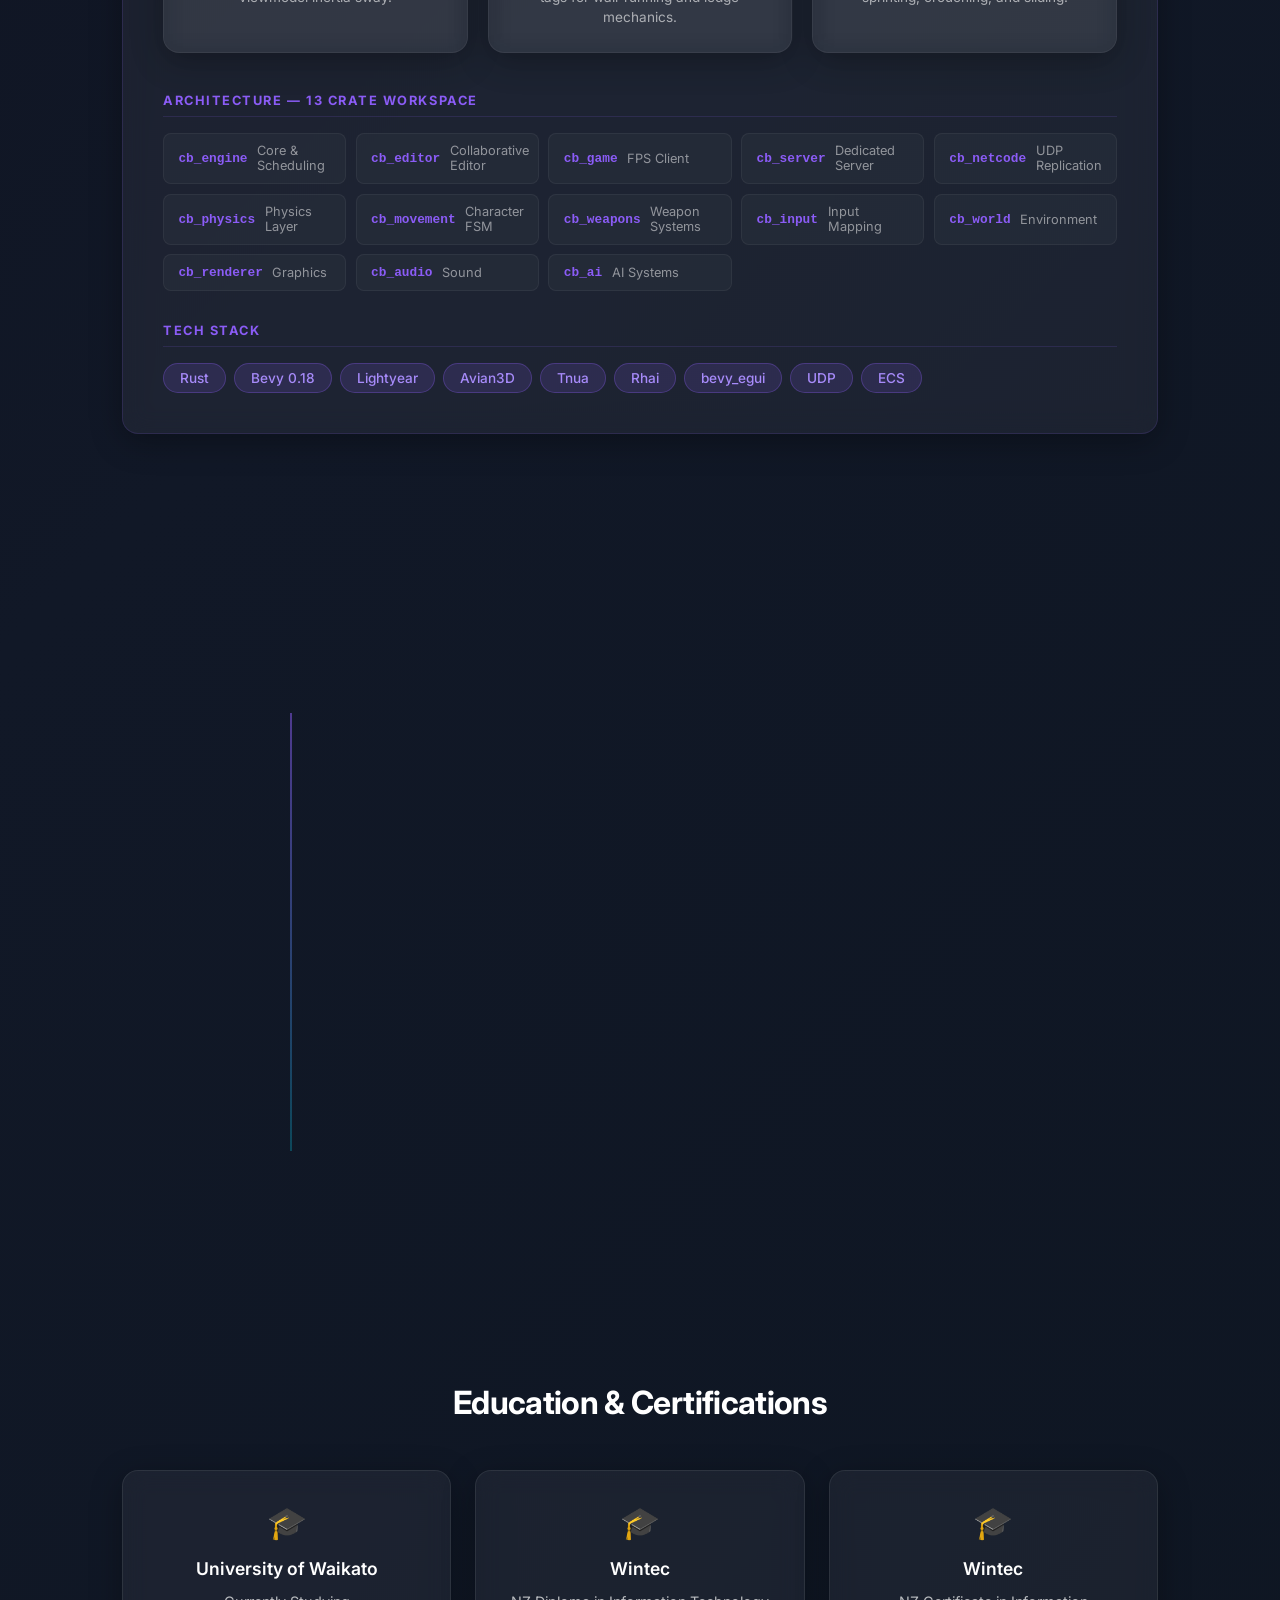
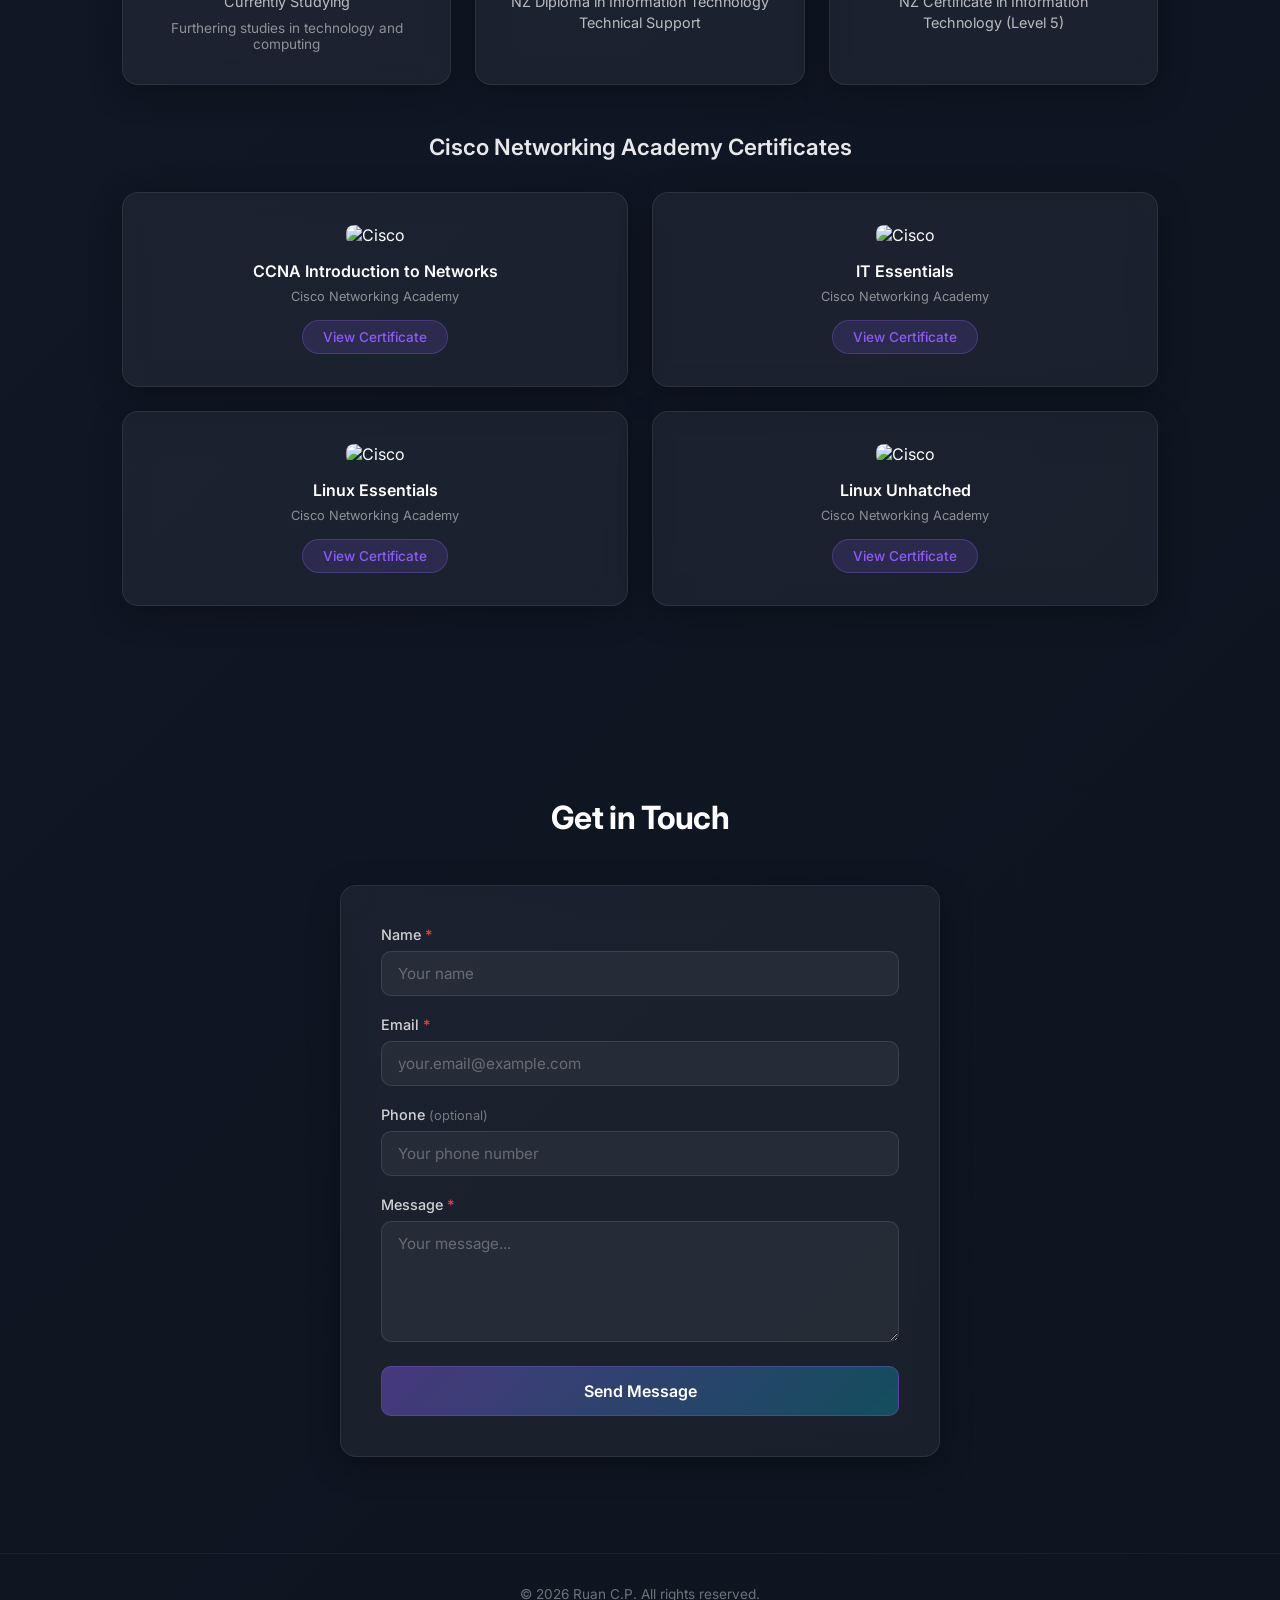
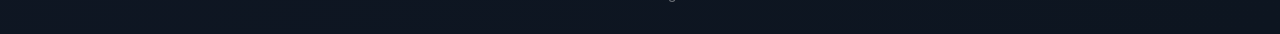
==== commit bb9a6af4: "Major update: spectacular code_blue engine showcase with stats, feature grid, architecture map, and " ====
--- a/index.html
+++ b/index.html
@@ -54,10 +54,11 @@
       <h2 class="section-title animate-fade-in">About Me</h2>
       <div class="glass-card about-card animate-fade-in tilt-card">
         <p class="about-text">
-          I'm technologically wired, with experience spanning software engineering, networking, and hardware systems. 
-          From writing clean, efficient code to diagnosing network faults and assembling machine components, 
-          I bring a hands-on, problem-solving approach to every challenge. With Cisco Networking Academy certifications 
-          and a solid foundation in systems-level and web development, I am well equipped for software solutions as well 
+          I'm technologically wired, with experience spanning software engineering, networking, and hardware systems.
+          From building a modular game engine in Rust to diagnosing network faults and assembling machine components,
+          I bring a hands-on, problem-solving approach to every challenge. I leverage AI-assisted development tools
+          like Claude and Cursor to accelerate my workflow, and hold Cisco Networking Academy certifications with a
+          solid foundation in systems-level and web development. I am well equipped for software solutions as well
           as working with hardware.
         </p>
         <p class="about-status">
@@ -154,32 +155,122 @@
     </div>
   </section>
 
-  <!-- ===== PROJECTS SECTION ===== -->
+  <!-- ===== FEATURED PROJECT ===== -->
   <section id="projects" class="section">
     <div class="container">
-      <h2 class="section-title animate-fade-in">Featured Projects</h2>
-      
-      <div class="projects-grid">
-        <!-- code_blue Game Engine -->
-        <div class="glass-card project-card tilt-card animate-fade-in">
-          <div class="project-content">
-            <div class="project-header">
-              <h3 class="project-title">code_blue Game Engine</h3>
-              <div class="project-links">
-                <a href="https://github.com/Ruopa0/code_blue" target="_blank" title="View Source"><i class="devicon-github-original"></i></a>
-              </div>
-            </div>
-            <p class="project-desc">A modular Entity Component System (ECS) game engine built in Rust using Bevy. Features integrated multiplayer netcode (Lightyear), physics simulation (Avian3D), robust character animation (Tnua), and AI pathfinding. Demonstrates advanced systems architecture and performance optimization.</p>
-            <div class="project-tags">
-              <span class="tag">Rust</span>
-              <span class="tag">Bevy ECS</span>
-              <span class="tag">Lightyear</span>
-              <span class="tag">Avian3D</span>
-            </div>
-          </div>
-        </div>
-      </div>
-
+      <h2 class="section-title animate-fade-in">Featured Project</h2>
+
+      <!-- Engine Showcase Card -->
+      <div class="glass-card engine-showcase animate-fade-in">
+
+        <!-- Header -->
+        <div class="engine-header">
+          <div class="engine-title-block">
+            <h3 class="engine-name">code_blue</h3>
+            <p class="engine-subtitle">Modular Game Engine</p>
+          </div>
+          <a href="https://github.com/Ruopa0/code_blue" target="_blank" class="engine-github-btn">
+            <i class="devicon-github-original"></i> View Source
+          </a>
+        </div>
+
+        <p class="engine-desc">
+          A full-featured multiplayer game engine built from scratch in Rust. Featuring 13 modular crates,
+          real-time collaborative editing, 120Hz UDP netcode, hot-reloadable scripting, and FPS-grade weapon
+          physics — spanning approximately 20,000 lines of systems-level code.
+        </p>
+
+        <!-- Stats Bar -->
+        <div class="engine-stats">
+          <div class="engine-stat">
+            <span class="stat-value">13</span>
+            <span class="stat-label">Modular Crates</span>
+          </div>
+          <div class="engine-stat">
+            <span class="stat-value">~20k</span>
+            <span class="stat-label">Lines of Rust</span>
+          </div>
+          <div class="engine-stat">
+            <span class="stat-value">120Hz</span>
+            <span class="stat-label">UDP Netcode</span>
+          </div>
+          <div class="engine-stat">
+            <span class="stat-value">Bevy 0.18</span>
+            <span class="stat-label">ECS Foundation</span>
+          </div>
+        </div>
+
+        <!-- Feature Grid -->
+        <div class="engine-features">
+          <div class="engine-feature glass-card tilt-card">
+            <div class="feature-icon">🌐</div>
+            <h4>Multiplayer Netcode</h4>
+            <p>Lightyear-powered 120Hz UDP replication with snapshot interpolation and authoritative server reconciliation.</p>
+          </div>
+          <div class="engine-feature glass-card tilt-card">
+            <div class="feature-icon">🎮</div>
+            <h4>Collaborative Editor</h4>
+            <p>Real-time multi-user 3D scene editor with live object locking, presence indicators, and shared viewports via Egui.</p>
+          </div>
+          <div class="engine-feature glass-card tilt-card">
+            <div class="feature-icon">⚡</div>
+            <h4>Hot-Reload Scripting</h4>
+            <p>Embedded Rhai scripting runtime with AST caching and file-watch hot-reloading — no engine restart required.</p>
+          </div>
+          <div class="engine-feature glass-card tilt-card">
+            <div class="feature-icon">🔫</div>
+            <h4>FPS Weapon Systems</h4>
+            <p>Deterministic recoil patterns, bloom and spread modelling, hitscan ballistics, and viewmodel inertia sway.</p>
+          </div>
+          <div class="engine-feature glass-card tilt-card">
+            <div class="feature-icon">💥</div>
+            <h4>Physics Simulation</h4>
+            <p>Avian3D rigid-body physics with custom collision layers and surface tags for wall-running and ledge mechanics.</p>
+          </div>
+          <div class="engine-feature glass-card tilt-card">
+            <div class="feature-icon">🏃</div>
+            <h4>Character Controller</h4>
+            <p>Tnua kinematic controller with finite state machine locomotion — jumping, sprinting, crouching, and sliding.</p>
+          </div>
+        </div>
+
+        <!-- Architecture Map -->
+        <div class="engine-section">
+          <h4 class="engine-section-title">Architecture — 13 Crate Workspace</h4>
+          <div class="architecture-grid">
+            <div class="arch-item"><span class="arch-crate">cb_engine</span><span class="arch-desc">Core &amp; Scheduling</span></div>
+            <div class="arch-item"><span class="arch-crate">cb_editor</span><span class="arch-desc">Collaborative Editor</span></div>
+            <div class="arch-item"><span class="arch-crate">cb_game</span><span class="arch-desc">FPS Client</span></div>
+            <div class="arch-item"><span class="arch-crate">cb_server</span><span class="arch-desc">Dedicated Server</span></div>
+            <div class="arch-item"><span class="arch-crate">cb_netcode</span><span class="arch-desc">UDP Replication</span></div>
+            <div class="arch-item"><span class="arch-crate">cb_physics</span><span class="arch-desc">Physics Layer</span></div>
+            <div class="arch-item"><span class="arch-crate">cb_movement</span><span class="arch-desc">Character FSM</span></div>
+            <div class="arch-item"><span class="arch-crate">cb_weapons</span><span class="arch-desc">Weapon Systems</span></div>
+            <div class="arch-item"><span class="arch-crate">cb_input</span><span class="arch-desc">Input Mapping</span></div>
+            <div class="arch-item"><span class="arch-crate">cb_world</span><span class="arch-desc">Environment</span></div>
+            <div class="arch-item"><span class="arch-crate">cb_renderer</span><span class="arch-desc">Graphics</span></div>
+            <div class="arch-item"><span class="arch-crate">cb_audio</span><span class="arch-desc">Sound</span></div>
+            <div class="arch-item"><span class="arch-crate">cb_ai</span><span class="arch-desc">AI Systems</span></div>
+          </div>
+        </div>
+
+        <!-- Tech Stack -->
+        <div class="engine-section">
+          <h4 class="engine-section-title">Tech Stack</h4>
+          <div class="project-tags engine-tags">
+            <span class="tag">Rust</span>
+            <span class="tag">Bevy 0.18</span>
+            <span class="tag">Lightyear</span>
+            <span class="tag">Avian3D</span>
+            <span class="tag">Tnua</span>
+            <span class="tag">Rhai</span>
+            <span class="tag">bevy_egui</span>
+            <span class="tag">UDP</span>
+            <span class="tag">ECS</span>
+          </div>
+        </div>
+
+      </div>
     </div>
   </section>
 
--- a/styles.css
+++ b/styles.css
@@ -353,51 +353,7 @@
   font-size: 0.9rem;
 }
 
-/* ===== PROJECTS ===== */
-.projects-grid {
-  display: grid;
-  grid-template-columns: repeat(auto-fit, minmax(300px, 1fr));
-  gap: 2rem;
-  margin-bottom: 2rem;
-}
-
-.project-card {
-  padding: 2rem;
-  display: flex;
-  flex-direction: column;
-}
-
-.project-header {
-  display: flex;
-  justify-content: space-between;
-  align-items: center;
-  margin-bottom: 1rem;
-}
-
-.project-title {
-  font-size: 1.5rem;
-  font-weight: 600;
-  color: #fff;
-}
-
-.project-links a {
-  color: #8b5cf6;
-  font-size: 1.5rem;
-  transition: all 0.3s ease;
-}
-
-.project-links a:hover {
-  color: #a78bfa;
-  transform: translateY(-2px);
-}
-
-.project-desc {
-  color: rgba(255, 255, 255, 0.7);
-  line-height: 1.6;
-  margin-bottom: 1.5rem;
-  flex-grow: 1;
-}
-
+/* ===== TAGS ===== */
 .project-tags {
   display: flex;
   flex-wrap: wrap;
@@ -412,6 +368,199 @@
   font-size: 0.85rem;
   font-weight: 500;
   border: 1px solid rgba(139, 92, 246, 0.3);
+}
+
+/* ===== ENGINE SHOWCASE ===== */
+.engine-showcase {
+  padding: 2.5rem;
+  border: 1px solid rgba(139, 92, 246, 0.15);
+}
+
+.engine-header {
+  display: flex;
+  justify-content: space-between;
+  align-items: center;
+  margin-bottom: 1.5rem;
+  flex-wrap: wrap;
+  gap: 1rem;
+}
+
+.engine-name {
+  font-size: 2.2rem;
+  font-weight: 700;
+  color: #ffffff;
+  letter-spacing: -0.02em;
+  font-family: 'Courier New', monospace;
+  background: linear-gradient(135deg, #8b5cf6, #06b6d4);
+  -webkit-background-clip: text;
+  -webkit-text-fill-color: transparent;
+  background-clip: text;
+}
+
+.engine-subtitle {
+  color: rgba(255, 255, 255, 0.5);
+  font-size: 0.95rem;
+  font-weight: 400;
+  margin-top: 0.2rem;
+}
+
+.engine-github-btn {
+  display: inline-flex;
+  align-items: center;
+  gap: 0.5rem;
+  padding: 0.6rem 1.5rem;
+  border-radius: 50px;
+  background: rgba(139, 92, 246, 0.15);
+  border: 1px solid rgba(139, 92, 246, 0.3);
+  color: #ffffff;
+  text-decoration: none;
+  font-size: 0.9rem;
+  font-weight: 500;
+  transition: all 0.3s ease;
+}
+
+.engine-github-btn:hover {
+  background: rgba(139, 92, 246, 0.3);
+  transform: translateY(-2px);
+  box-shadow: 0 8px 24px rgba(139, 92, 246, 0.2);
+}
+
+.engine-desc {
+  color: rgba(255, 255, 255, 0.7);
+  line-height: 1.7;
+  font-size: 1rem;
+  margin-bottom: 2rem;
+}
+
+/* Stats Bar */
+.engine-stats {
+  display: grid;
+  grid-template-columns: repeat(4, 1fr);
+  gap: 1rem;
+  margin-bottom: 2.5rem;
+  padding: 1.5rem;
+  background: rgba(139, 92, 246, 0.06);
+  border-radius: 12px;
+  border: 1px solid rgba(139, 92, 246, 0.1);
+}
+
+.engine-stat {
+  text-align: center;
+}
+
+.stat-value {
+  display: block;
+  font-size: 1.5rem;
+  font-weight: 700;
+  color: #8b5cf6;
+  letter-spacing: -0.02em;
+}
+
+.stat-label {
+  display: block;
+  font-size: 0.75rem;
+  color: rgba(255, 255, 255, 0.5);
+  text-transform: uppercase;
+  letter-spacing: 0.08em;
+  margin-top: 0.25rem;
+}
+
+/* Feature Grid */
+.engine-features {
+  display: grid;
+  grid-template-columns: repeat(3, 1fr);
+  gap: 1.25rem;
+  margin-bottom: 2.5rem;
+}
+
+.engine-feature {
+  padding: 1.5rem;
+  text-align: center;
+  border: 1px solid rgba(255, 255, 255, 0.06);
+}
+
+.feature-icon {
+  font-size: 2rem;
+  margin-bottom: 0.75rem;
+}
+
+.engine-feature h4 {
+  font-size: 0.95rem;
+  font-weight: 600;
+  color: #ffffff;
+  margin-bottom: 0.5rem;
+}
+
+.engine-feature p {
+  font-size: 0.85rem;
+  color: rgba(255, 255, 255, 0.6);
+  line-height: 1.5;
+}
+
+/* Section Titles */
+.engine-section {
+  margin-bottom: 2rem;
+}
+
+.engine-section:last-child {
+  margin-bottom: 0;
+}
+
+.engine-section-title {
+  font-size: 0.8rem;
+  font-weight: 700;
+  text-transform: uppercase;
+  letter-spacing: 0.12em;
+  color: #8b5cf6;
+  margin-bottom: 1rem;
+  padding-bottom: 0.5rem;
+  border-bottom: 1px solid rgba(139, 92, 246, 0.15);
+}
+
+/* Architecture Grid */
+.architecture-grid {
+  display: grid;
+  grid-template-columns: repeat(auto-fill, minmax(180px, 1fr));
+  gap: 0.6rem;
+}
+
+.arch-item {
+  display: flex;
+  align-items: center;
+  gap: 0.6rem;
+  padding: 0.6rem 0.9rem;
+  background: rgba(255, 255, 255, 0.03);
+  border: 1px solid rgba(255, 255, 255, 0.05);
+  border-radius: 8px;
+  transition: all 0.3s ease;
+}
+
+.arch-item:hover {
+  background: rgba(139, 92, 246, 0.08);
+  border-color: rgba(139, 92, 246, 0.2);
+}
+
+.arch-crate {
+  font-family: 'Courier New', monospace;
+  font-size: 0.8rem;
+  font-weight: 600;
+  color: #8b5cf6;
+  white-space: nowrap;
+}
+
+.arch-desc {
+  font-size: 0.8rem;
+  color: rgba(255, 255, 255, 0.5);
+}
+
+/* Engine Tags */
+.engine-tags {
+  justify-content: flex-start;
+}
+
+.engine-tags .tag {
+  font-size: 0.85rem;
+  padding: 0.4rem 1rem;
 }
 
 /* ===== EXPERIENCE TIMELINE ===== */
@@ -771,6 +920,26 @@
   .cert-grid {
     grid-template-columns: 1fr;
   }
+
+  .engine-showcase {
+    padding: 2rem;
+  }
+
+  .engine-stats {
+    grid-template-columns: repeat(2, 1fr);
+  }
+
+  .engine-features {
+    grid-template-columns: repeat(2, 1fr);
+  }
+
+  .architecture-grid {
+    grid-template-columns: repeat(2, 1fr);
+  }
+
+  .skills-grid {
+    grid-template-columns: repeat(2, 1fr);
+  }
 }
 
 /* ===== RESPONSIVE — MOBILE (≤500px) ===== */
@@ -829,4 +998,38 @@
     width: 120px;
     height: 120px;
   }
-}
+
+  .engine-showcase {
+    padding: 1.5rem;
+  }
+
+  .engine-name {
+    font-size: 1.8rem;
+  }
+
+  .engine-header {
+    flex-direction: column;
+    align-items: flex-start;
+  }
+
+  .engine-stats {
+    grid-template-columns: repeat(2, 1fr);
+    padding: 1rem;
+  }
+
+  .stat-value {
+    font-size: 1.2rem;
+  }
+
+  .engine-features {
+    grid-template-columns: 1fr;
+  }
+
+  .architecture-grid {
+    grid-template-columns: 1fr;
+  }
+
+  .skills-grid {
+    grid-template-columns: 1fr;
+  }
+}
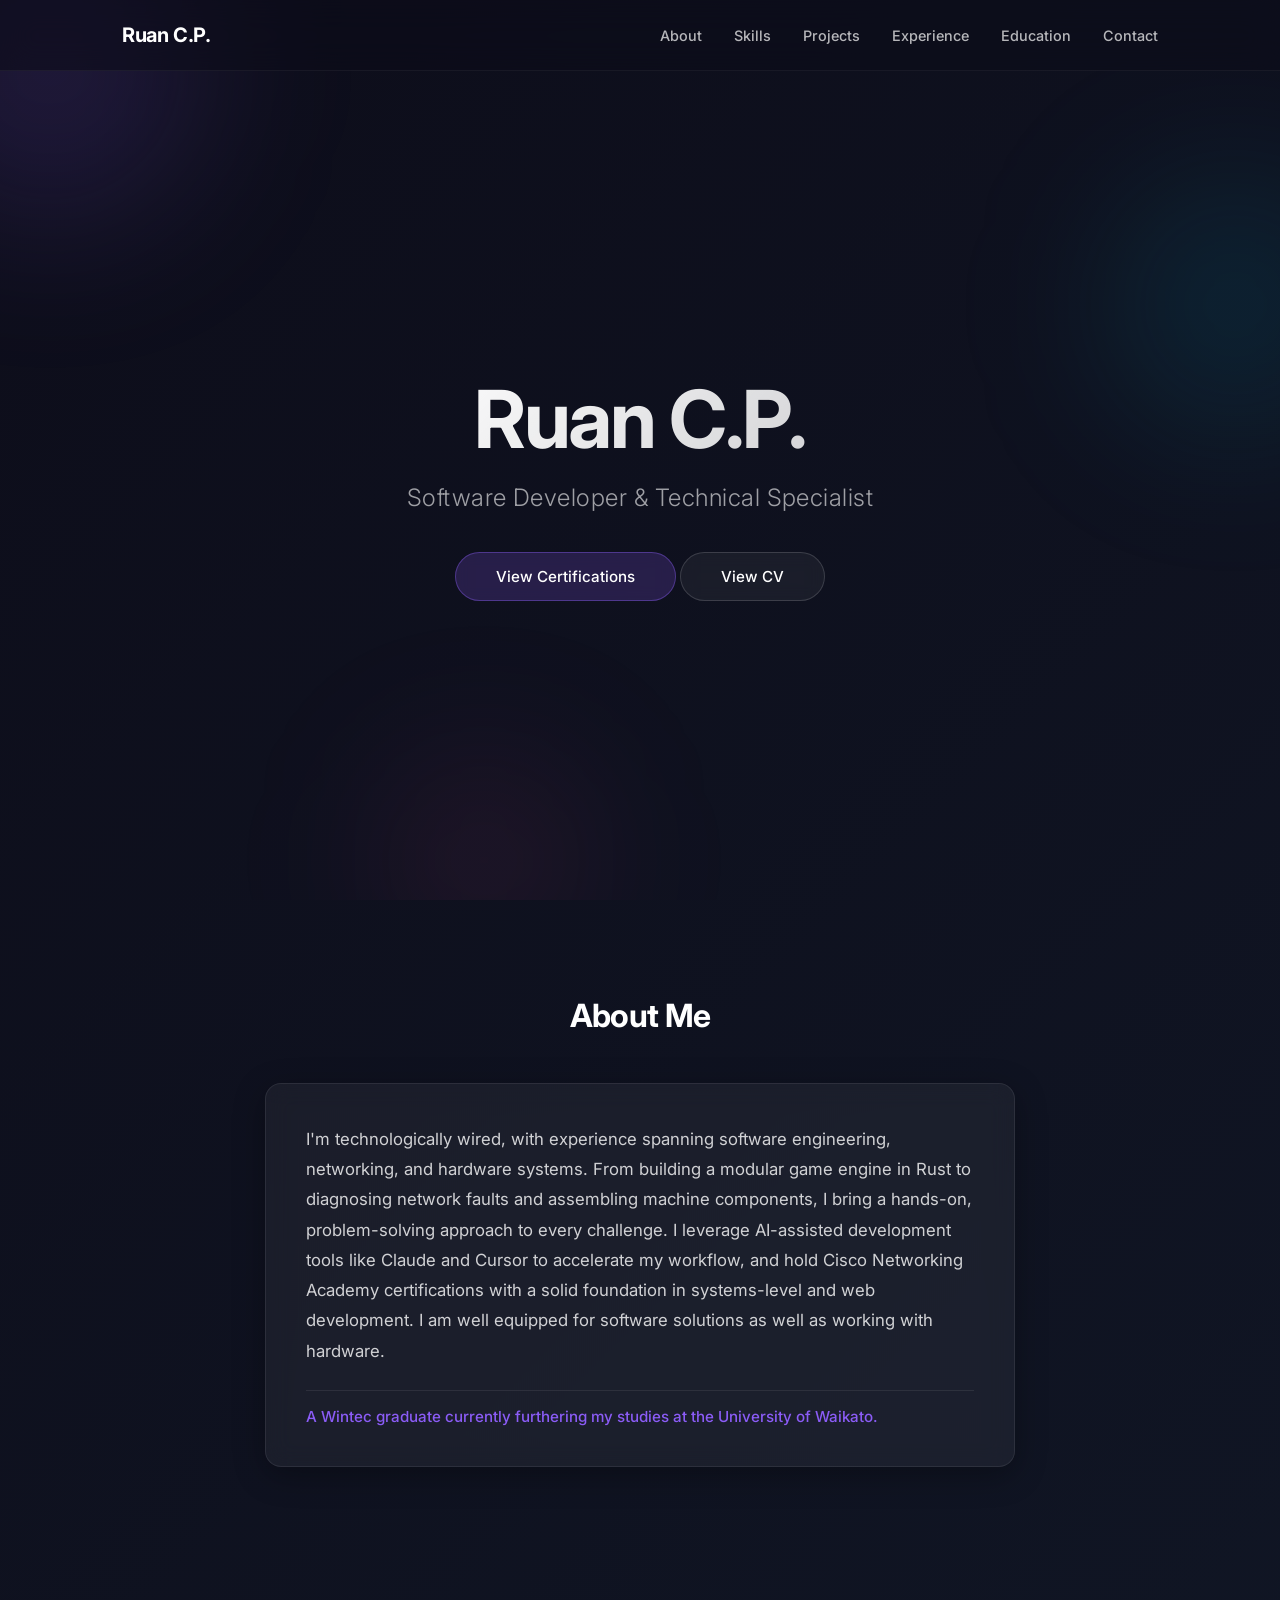
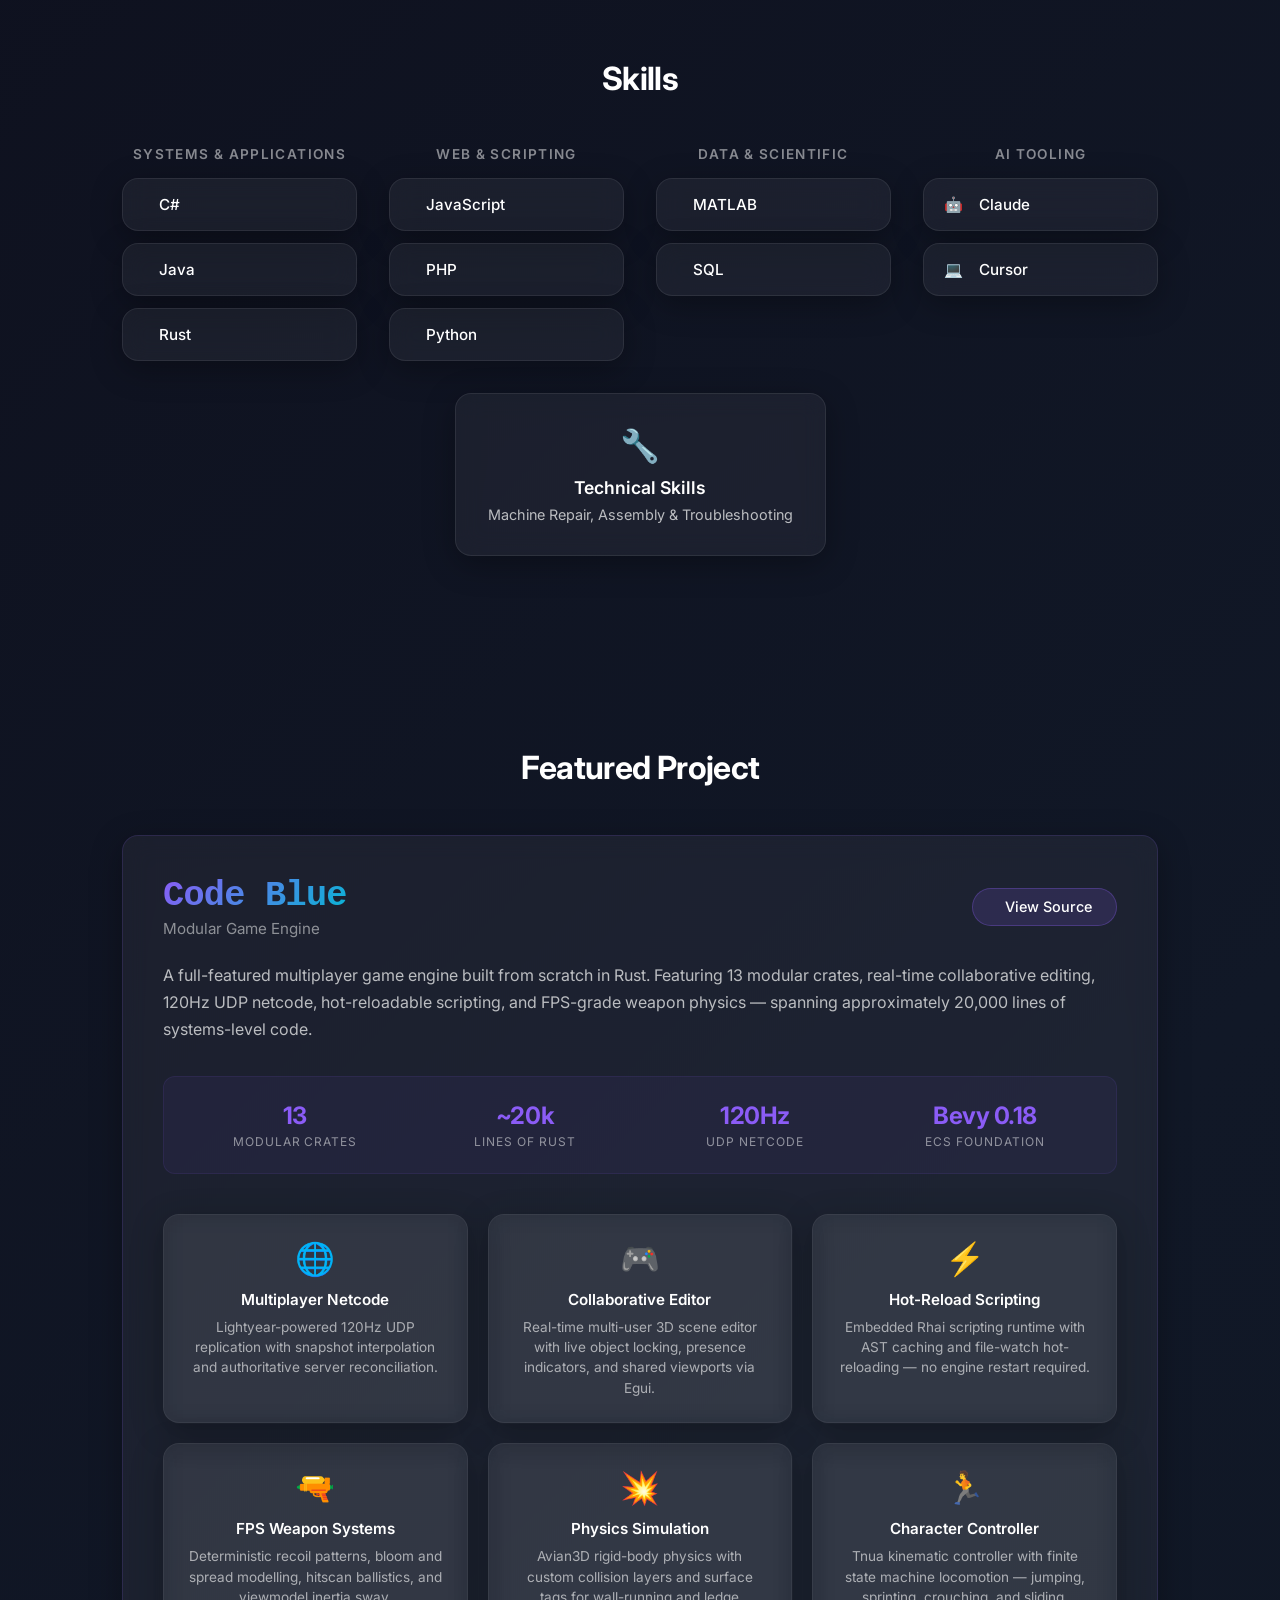
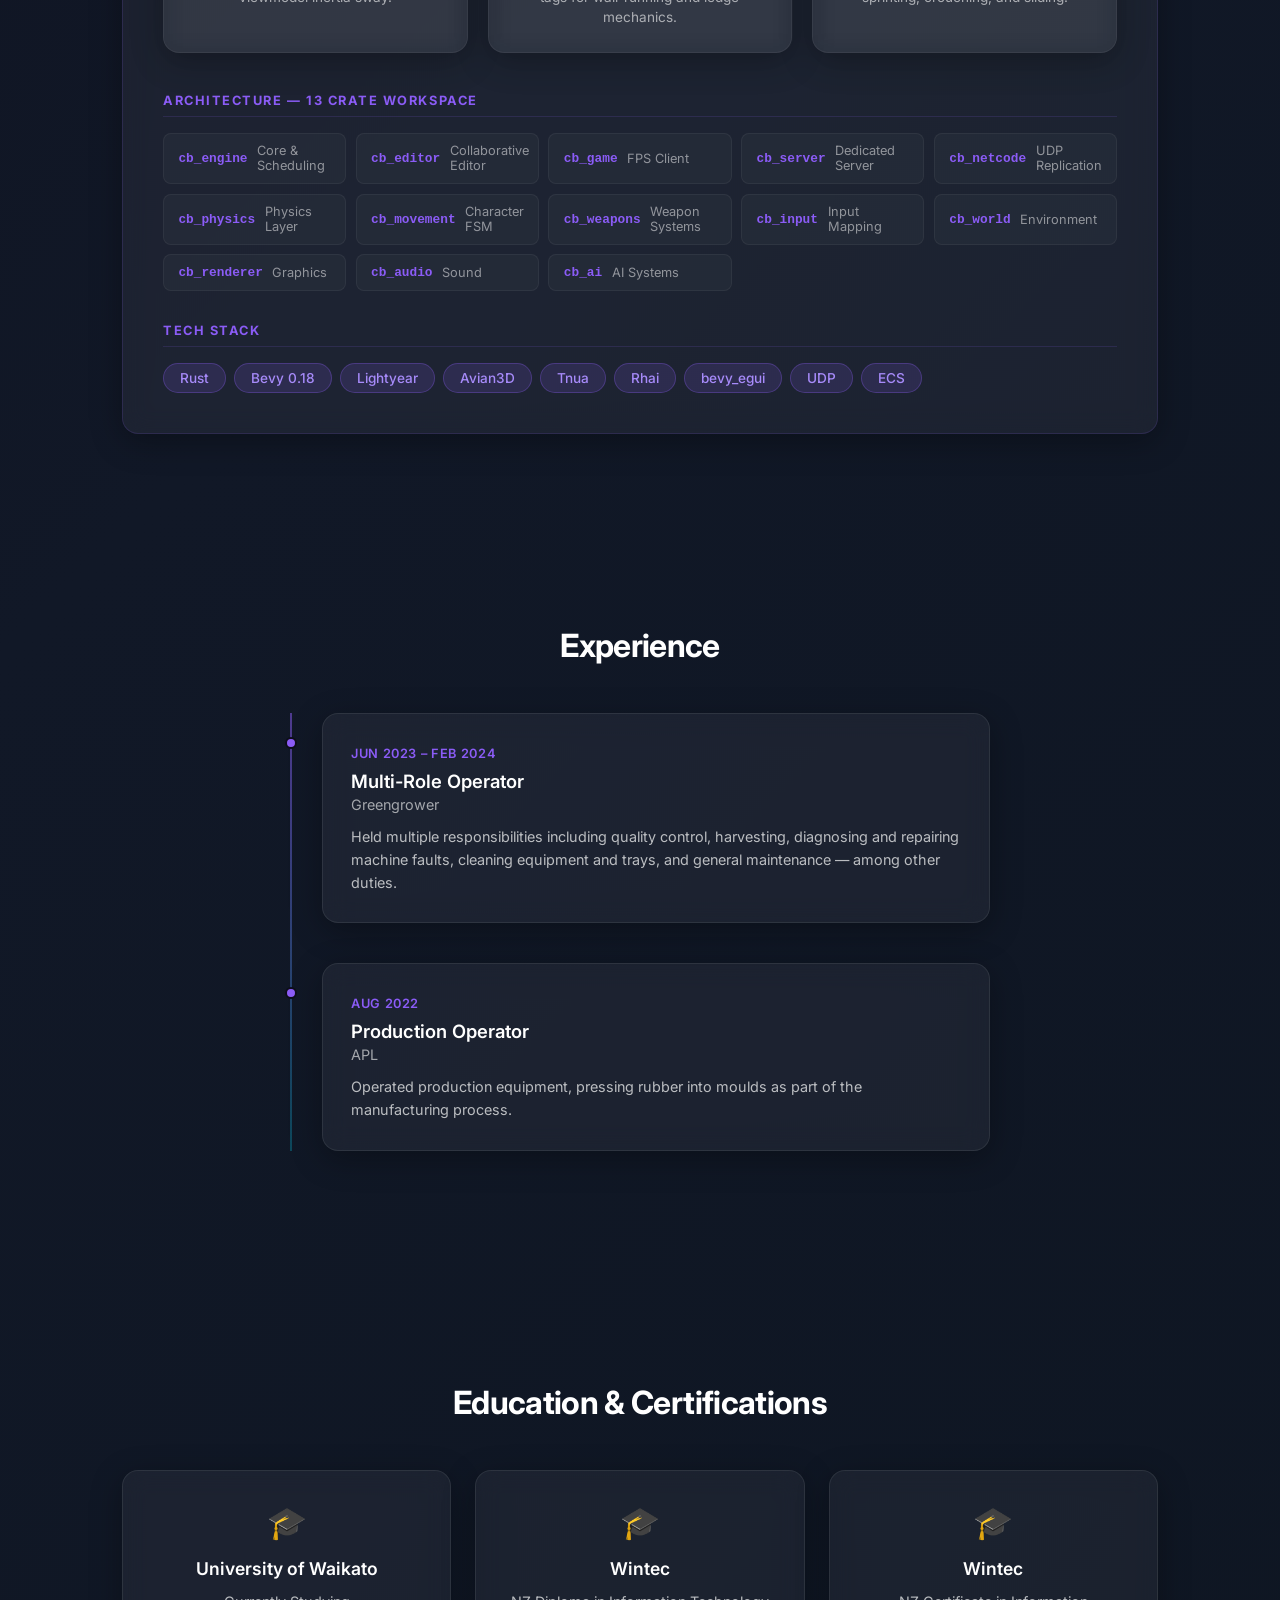
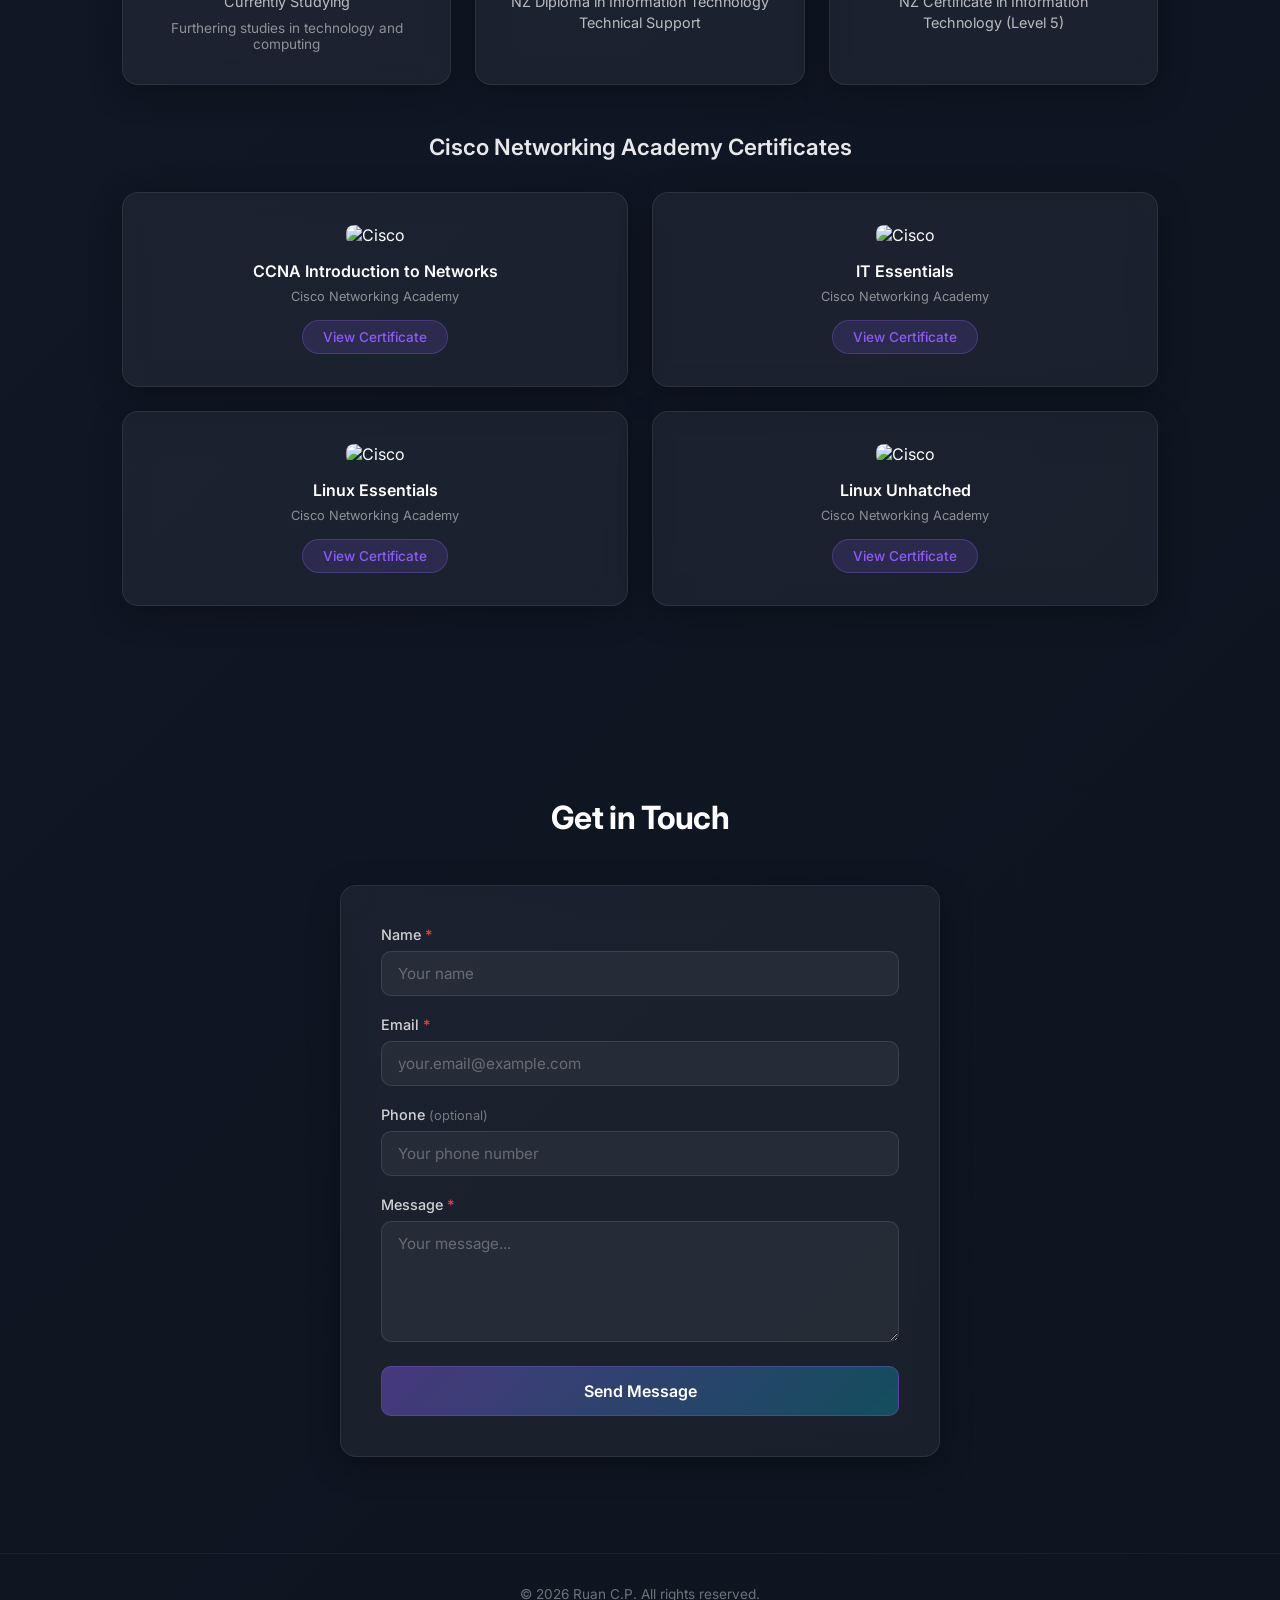
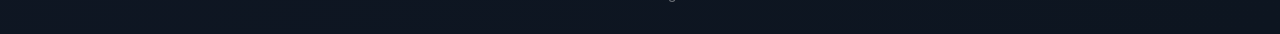
==== commit 5d9cdea9: "Rename engine display name to Code Blue" ====
--- a/index.html
+++ b/index.html
@@ -166,7 +166,7 @@
         <!-- Header -->
         <div class="engine-header">
           <div class="engine-title-block">
-            <h3 class="engine-name">code_blue</h3>
+            <h3 class="engine-name">Code Blue</h3>
             <p class="engine-subtitle">Modular Game Engine</p>
           </div>
           <a href="https://github.com/Ruopa0/code_blue" target="_blank" class="engine-github-btn">
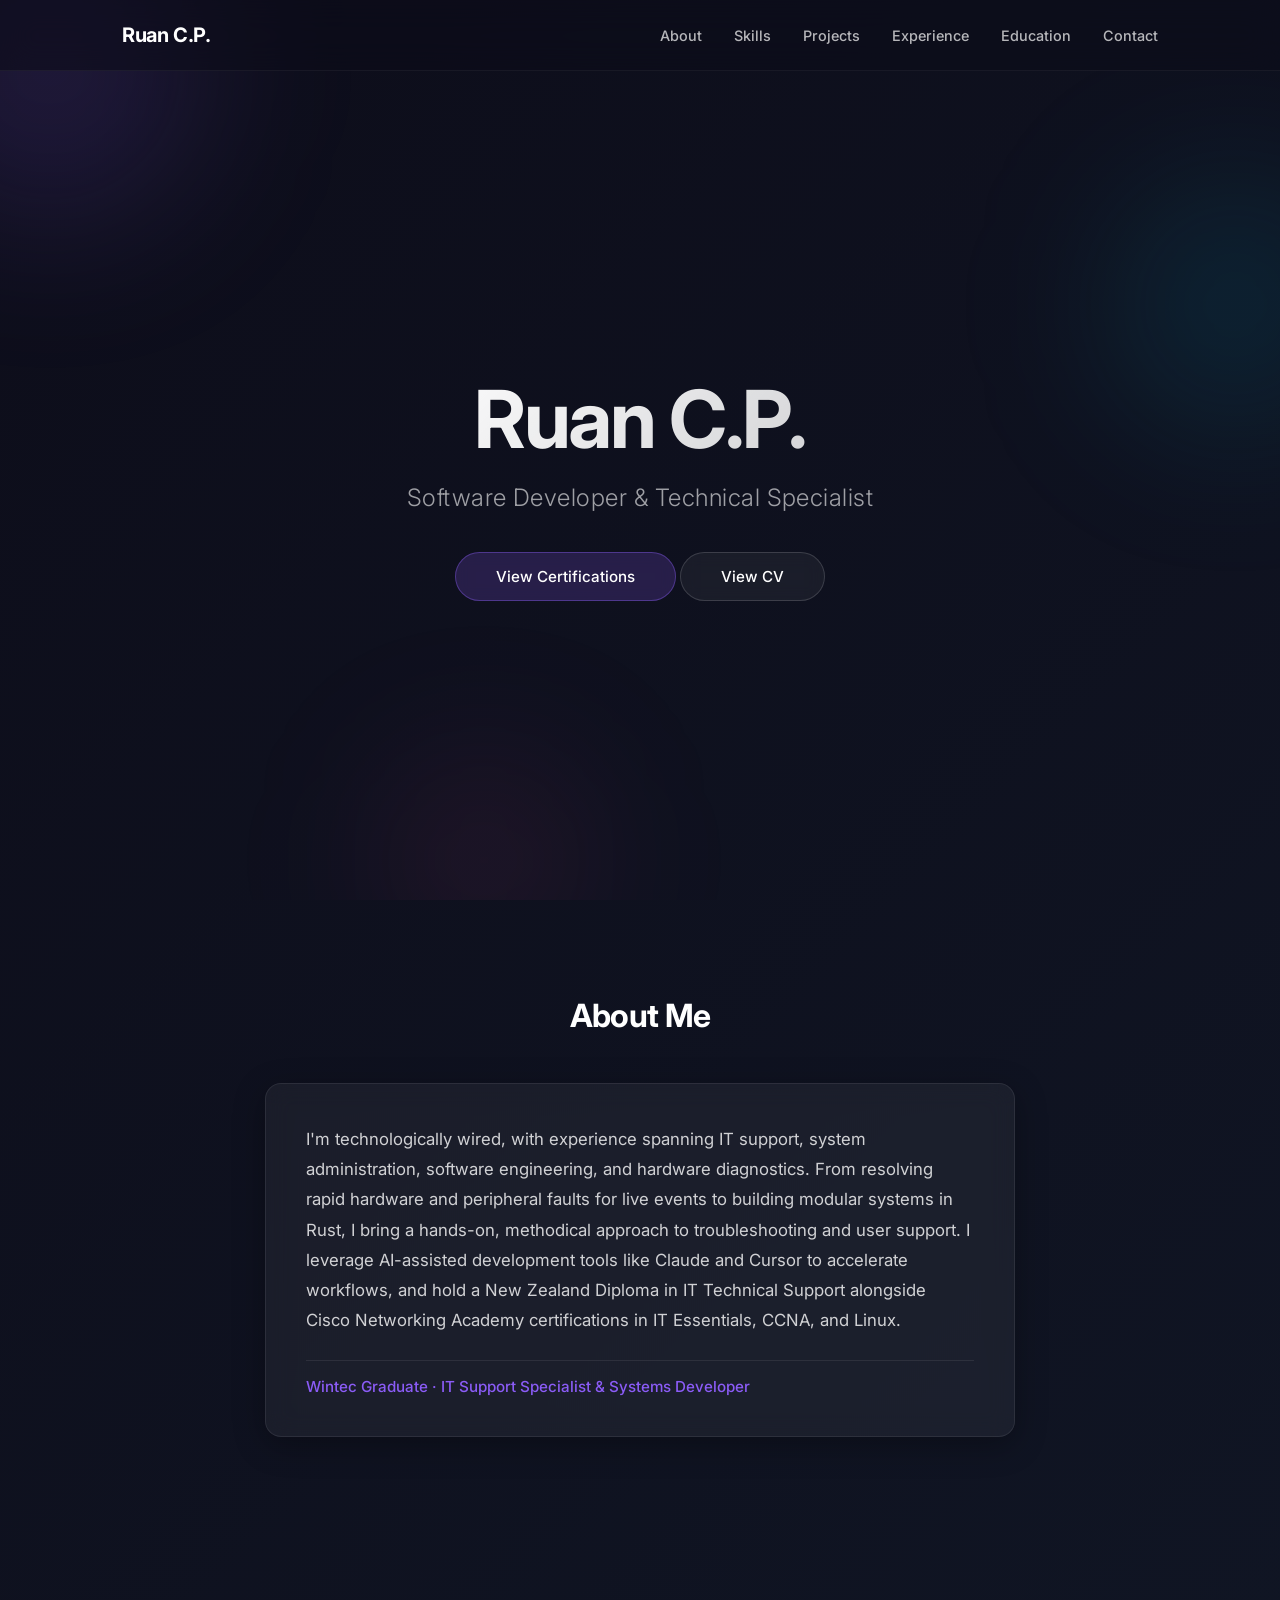
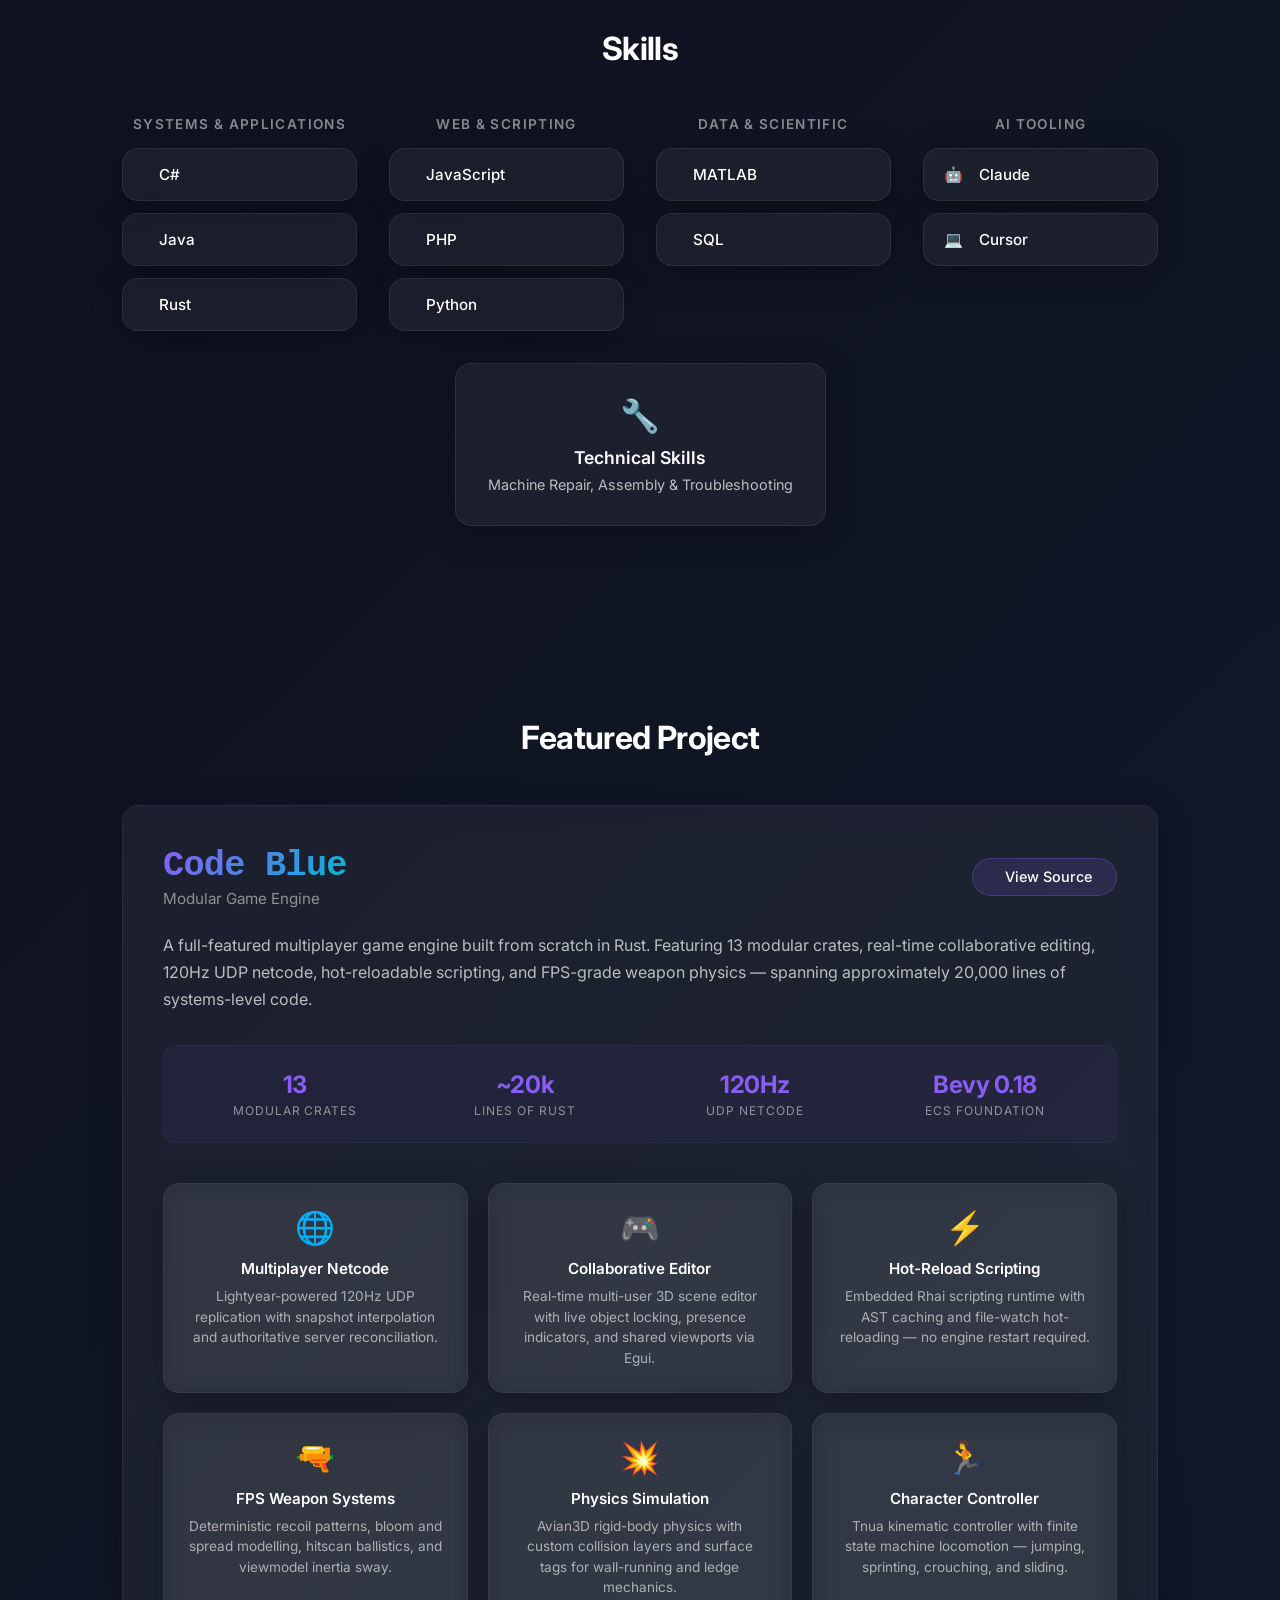
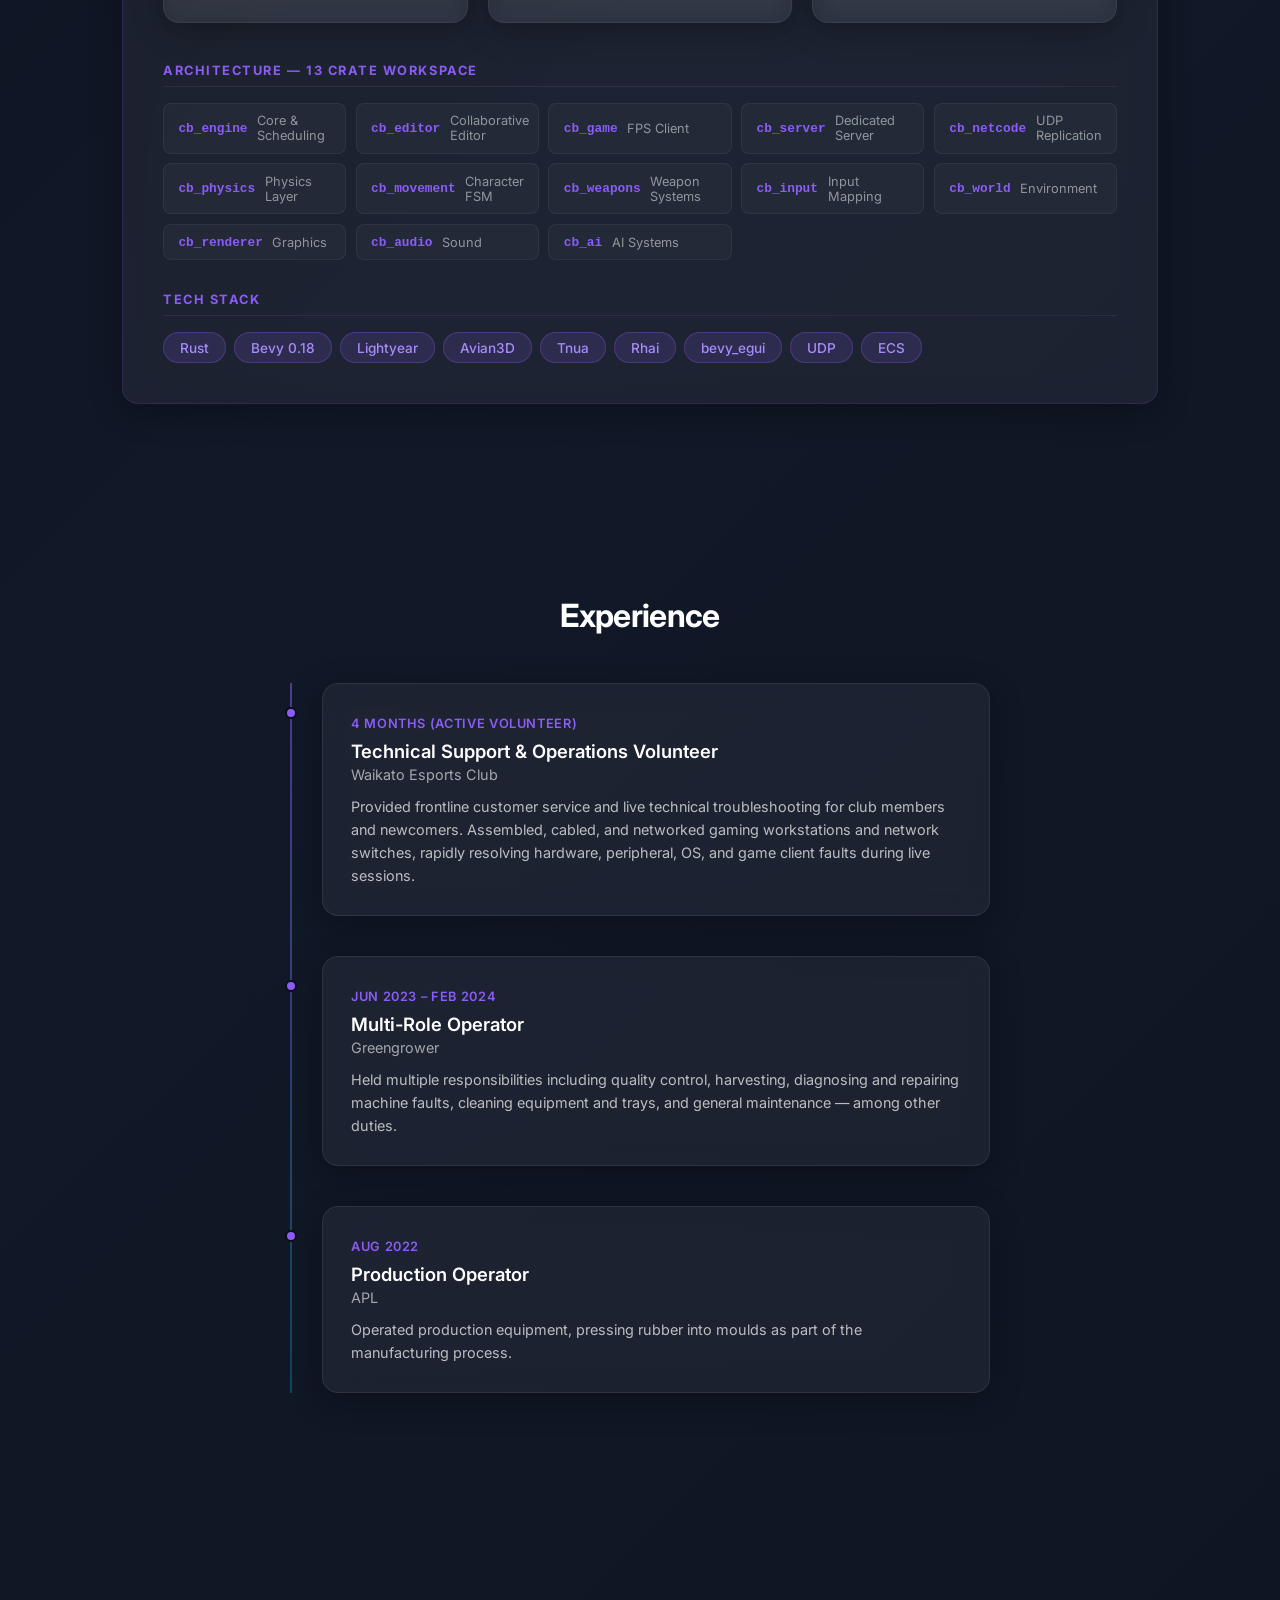
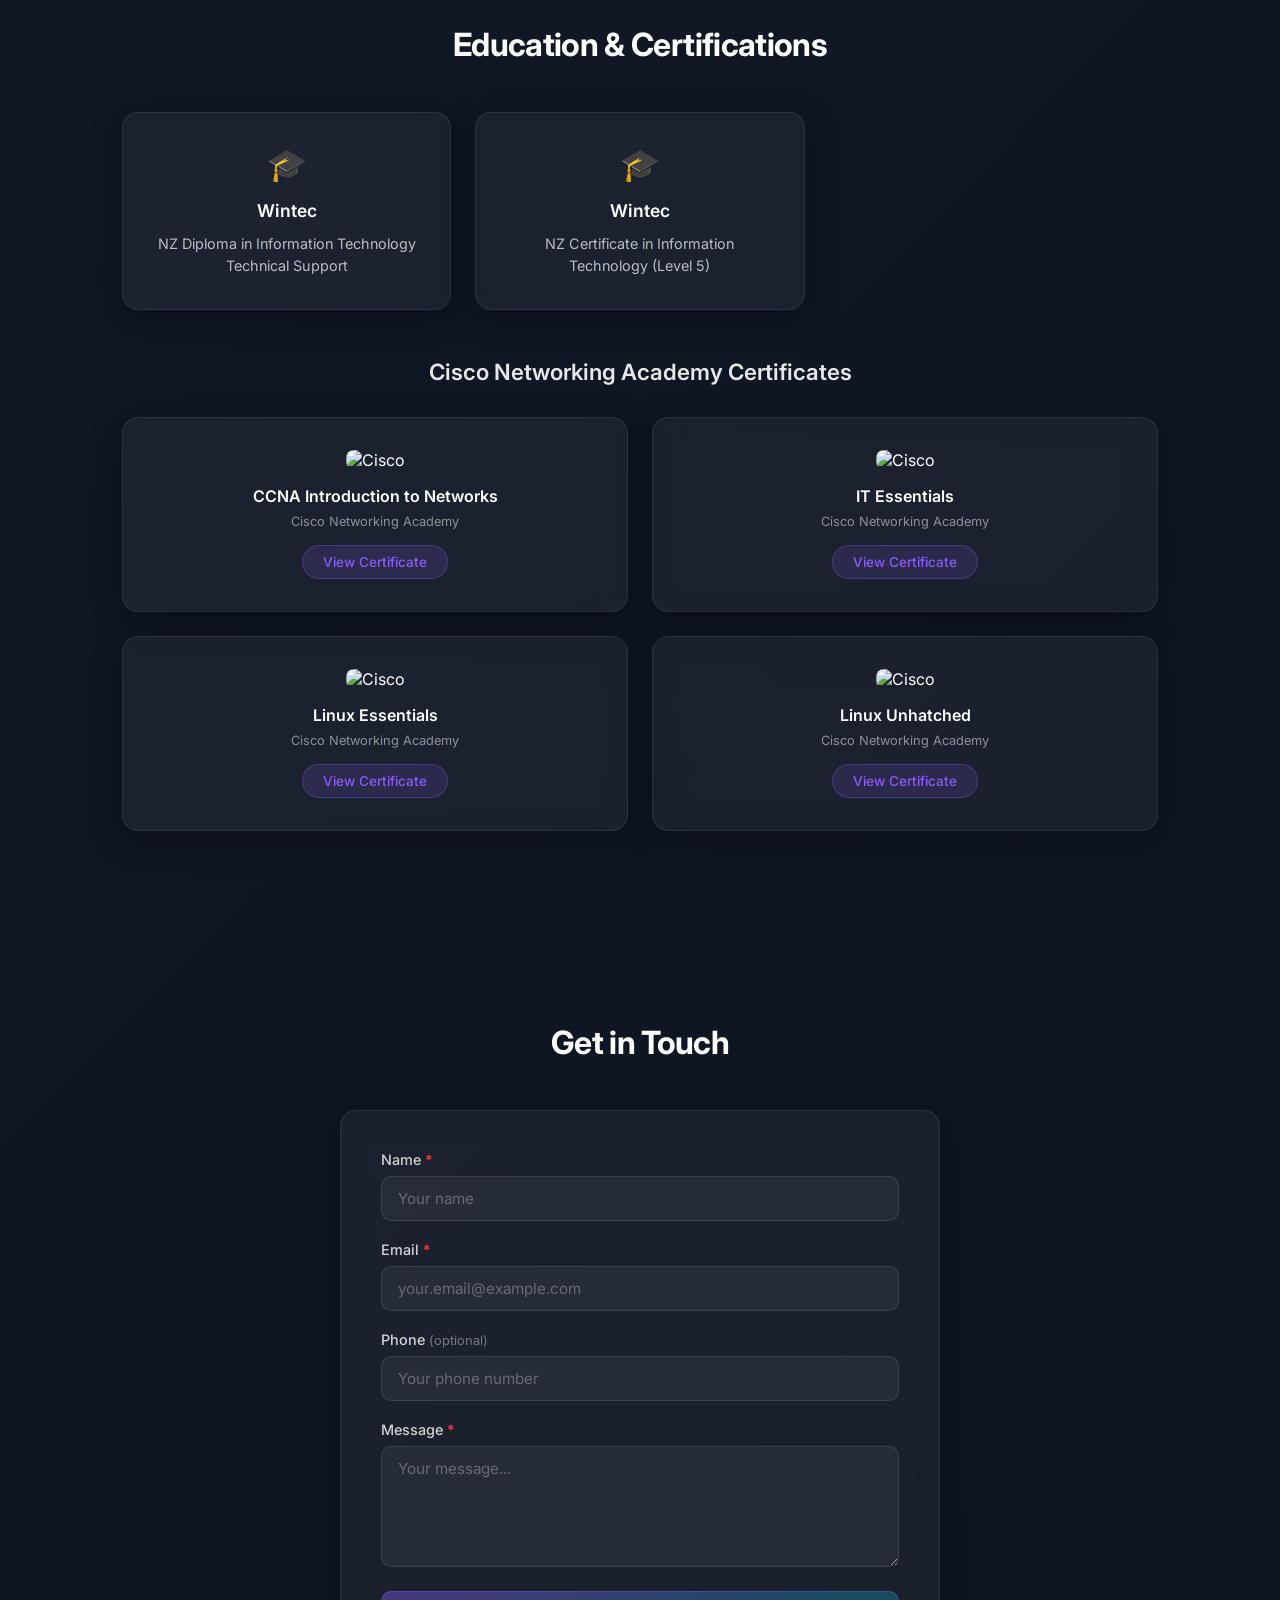
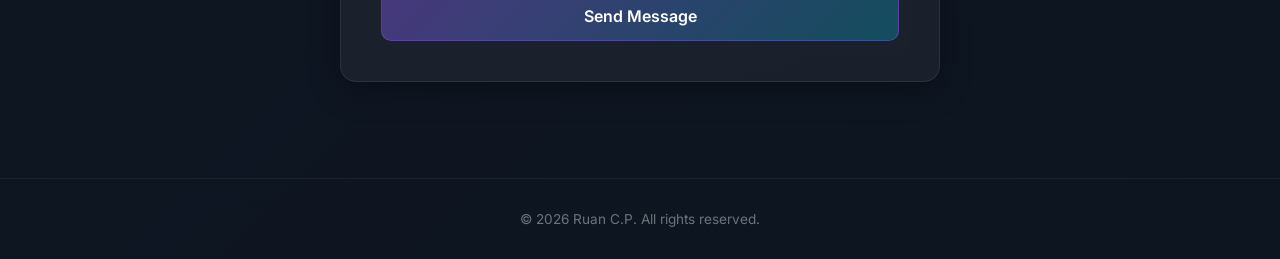
==== commit b9448ac9: "Add Waikato Esports Club technical support experience and align with IT support focus" ====
--- a/index.html
+++ b/index.html
@@ -54,15 +54,14 @@
       <h2 class="section-title animate-fade-in">About Me</h2>
       <div class="glass-card about-card animate-fade-in tilt-card">
         <p class="about-text">
-          I'm technologically wired, with experience spanning software engineering, networking, and hardware systems.
-          From building a modular game engine in Rust to diagnosing network faults and assembling machine components,
-          I bring a hands-on, problem-solving approach to every challenge. I leverage AI-assisted development tools
-          like Claude and Cursor to accelerate my workflow, and hold Cisco Networking Academy certifications with a
-          solid foundation in systems-level and web development. I am well equipped for software solutions as well
-          as working with hardware.
+          I'm technologically wired, with experience spanning IT support, system administration, software engineering, 
+          and hardware diagnostics. From resolving rapid hardware and peripheral faults for live events to building 
+          modular systems in Rust, I bring a hands-on, methodical approach to troubleshooting and user support. 
+          I leverage AI-assisted development tools like Claude and Cursor to accelerate workflows, and hold a New Zealand 
+          Diploma in IT Technical Support alongside Cisco Networking Academy certifications in IT Essentials, CCNA, and Linux.
         </p>
         <p class="about-status">
-          A Wintec graduate currently furthering my studies at the University of Waikato.
+          Wintec Graduate · IT Support Specialist &amp; Systems Developer
         </p>
       </div>
     </div>
@@ -169,7 +168,7 @@
             <h3 class="engine-name">Code Blue</h3>
             <p class="engine-subtitle">Modular Game Engine</p>
           </div>
-          <a href="https://github.com/Ruopa0/code_blue" target="_blank" class="engine-github-btn">
+          <a href="https://github.com/Ruopa0/GameEngine" target="_blank" class="engine-github-btn">
             <i class="devicon-github-original"></i> View Source
           </a>
         </div>
@@ -279,6 +278,17 @@
     <div class="container">
       <h2 class="section-title animate-fade-in">Experience</h2>
       <div class="timeline">
+        <!-- Experience Item 0: Waikato Esports Club -->
+        <div class="timeline-item animate-fade-in">
+          <div class="timeline-dot"></div>
+          <div class="glass-card timeline-card tilt-card">
+            <span class="timeline-date">4 Months (Active Volunteer)</span>
+            <h3 class="timeline-role">Technical Support &amp; Operations Volunteer</h3>
+            <p class="timeline-company">Waikato Esports Club</p>
+            <p class="timeline-desc">Provided frontline customer service and live technical troubleshooting for club members and newcomers. Assembled, cabled, and networked gaming workstations and network switches, rapidly resolving hardware, peripheral, OS, and game client faults during live sessions.</p>
+          </div>
+        </div>
+
         <!-- Experience Item 1 -->
         <div class="timeline-item animate-fade-in">
           <div class="timeline-dot"></div>
@@ -313,12 +323,6 @@
       <div class="education-grid">
         <div class="glass-card education-card animate-fade-in tilt-card">
           <div class="edu-icon">🎓</div>
-          <h3>University of Waikato</h3>
-          <p class="edu-qualification">Currently Studying</p>
-          <p class="edu-detail">Furthering studies in technology and computing</p>
-        </div>
-        <div class="glass-card education-card animate-fade-in tilt-card">
-          <div class="edu-icon">🎓</div>
           <h3>Wintec</h3>
           <p class="edu-qualification">NZ Diploma in Information Technology Technical Support</p>
         </div>
